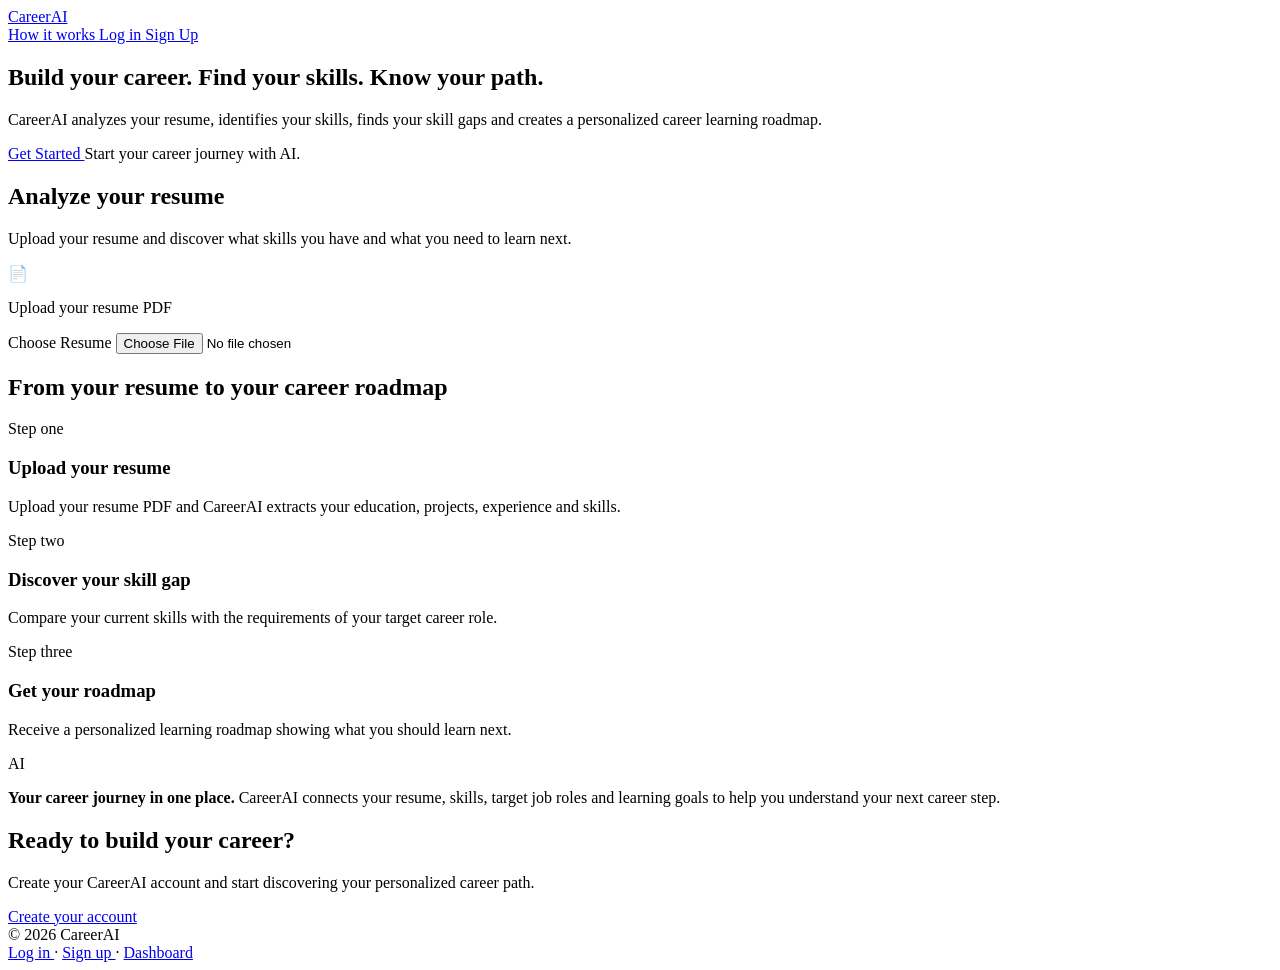
==== frontend/index.html @ 7becb8ec "Create index.html Create CareerAI landing page" ====
<!DOCTYPE html>
<html lang="en">

<head>

    <meta charset="UTF-8">

    <meta name="viewport" content="width=device-width, initial-scale=1.0">

    <title>CareerAI — Build Your Career with AI</title>

    <link rel="stylesheet" href="css/style.css">

</head>


<body>


    <!-- =========================
         HEADER / NAVBAR
    ========================== -->

    <header>

        <div class="wrap bar">

            <a class="logo" href="index.html">

                <span class="logo-mark"></span>

                CareerAI

            </a>


            <nav>

                <a class="hide-sm" href="#how">
                    How it works
                </a>

                <a href="login.html">
                    Log in
                </a>

                <a class="btn btn-amber" href="signup.html">
                    Sign Up
                </a>

            </nav>

        </div>

    </header>



    <main>


        <!-- =========================
             HERO SECTION
        ========================== -->

        <section class="wrap hero">

            <div class="hero-grid">


                <!-- LEFT SIDE -->

                <div>

                    <h1 class="stair">

                        <span class="animate">
                            Build your career.
                        </span>

                        <span class="animate delay-1">
                            Find your skills.
                        </span>

                        <span class="animate delay-2">
                            Know your path.
                        </span>

                    </h1>


                    <p class="lede animate delay-3">

                        CareerAI analyzes your resume,
                        identifies your skills, finds your
                        skill gaps and creates a personalized
                        career learning roadmap.

                    </p>


                    <div class="hero-cta">

                        <a class="btn" href="signup.html">
                            Get Started
                        </a>

                        <span class="note">
                            Start your career journey with AI.
                        </span>

                    </div>

                </div>



                <!-- RIGHT SIDE -->

                <aside class="demo">

                    <h2>
                        Analyze your resume
                    </h2>

                    <p>
                        Upload your resume and discover
                        what skills you have and what
                        you need to learn next.
                    </p>


                    <div class="upload-box">

                        <div class="upload-icon">
                            📄
                        </div>

                        <p>
                            Upload your resume PDF
                        </p>


                        <label
                            for="resume-file"
                            class="upload-label">

                            Choose Resume

                        </label>


                        <input
                            type="file"
                            id="resume-file"
                            class="file-input"
                            accept=".pdf">


                    </div>

                </aside>


            </div>

        </section>



        <!-- =========================
             HOW IT WORKS
        ========================== -->

        <section
            class="wrap band"
            id="how">

            <h2>
                From your resume to your career roadmap
            </h2>


            <div class="steps">


                <!-- STEP 1 -->

                <div class="step">

                    <div class="number">
                        Step one
                    </div>

                    <h3>
                        Upload your resume
                    </h3>

                    <p>

                        Upload your resume PDF
                        and CareerAI extracts your
                        education, projects,
                        experience and skills.

                    </p>

                </div>



                <!-- STEP 2 -->

                <div class="step">

                    <div class="number">
                        Step two
                    </div>

                    <h3>
                        Discover your skill gap
                    </h3>

                    <p>

                        Compare your current skills
                        with the requirements of
                        your target career role.

                    </p>

                </div>



                <!-- STEP 3 -->

                <div class="step">

                    <div class="number">
                        Step three
                    </div>

                    <h3>
                        Get your roadmap
                    </h3>

                    <p>

                        Receive a personalized
                        learning roadmap showing
                        what you should learn next.

                    </p>

                </div>


            </div>

        </section>



        <!-- =========================
             CAREERAI FLOW
        ========================== -->

        <section class="wrap band">

            <div class="proof">


                <div class="big">
                    AI
                </div>


                <p>

                    <b>
                        Your career journey in one place.
                    </b>

                    CareerAI connects your resume,
                    skills, target job roles and
                    learning goals to help you understand
                    your next career step.

                </p>


            </div>

        </section>



        <!-- =========================
             FINAL CTA
        ========================== -->

        <section class="wrap">

            <div class="end">

                <h2>
                    Ready to build your career?
                </h2>


                <p>

                    Create your CareerAI account
                    and start discovering your
                    personalized career path.

                </p>


                <a
                    class="btn btn-amber"
                    href="signup.html">

                    Create your account

                </a>

            </div>

        </section>


    </main>



    <!-- =========================
         FOOTER
    ========================== -->

    <footer class="wrap">

        <div>
            © 2026 CareerAI
        </div>


        <div>

            <a href="login.html">
                Log in
            </a>

            ·

            <a href="signup.html">
                Sign up
            </a>

            ·

            <a href="dashboard.html">
                Dashboard
            </a>

        </div>

    </footer>



    <script src="js/script.js"></script>

</body>

</html>
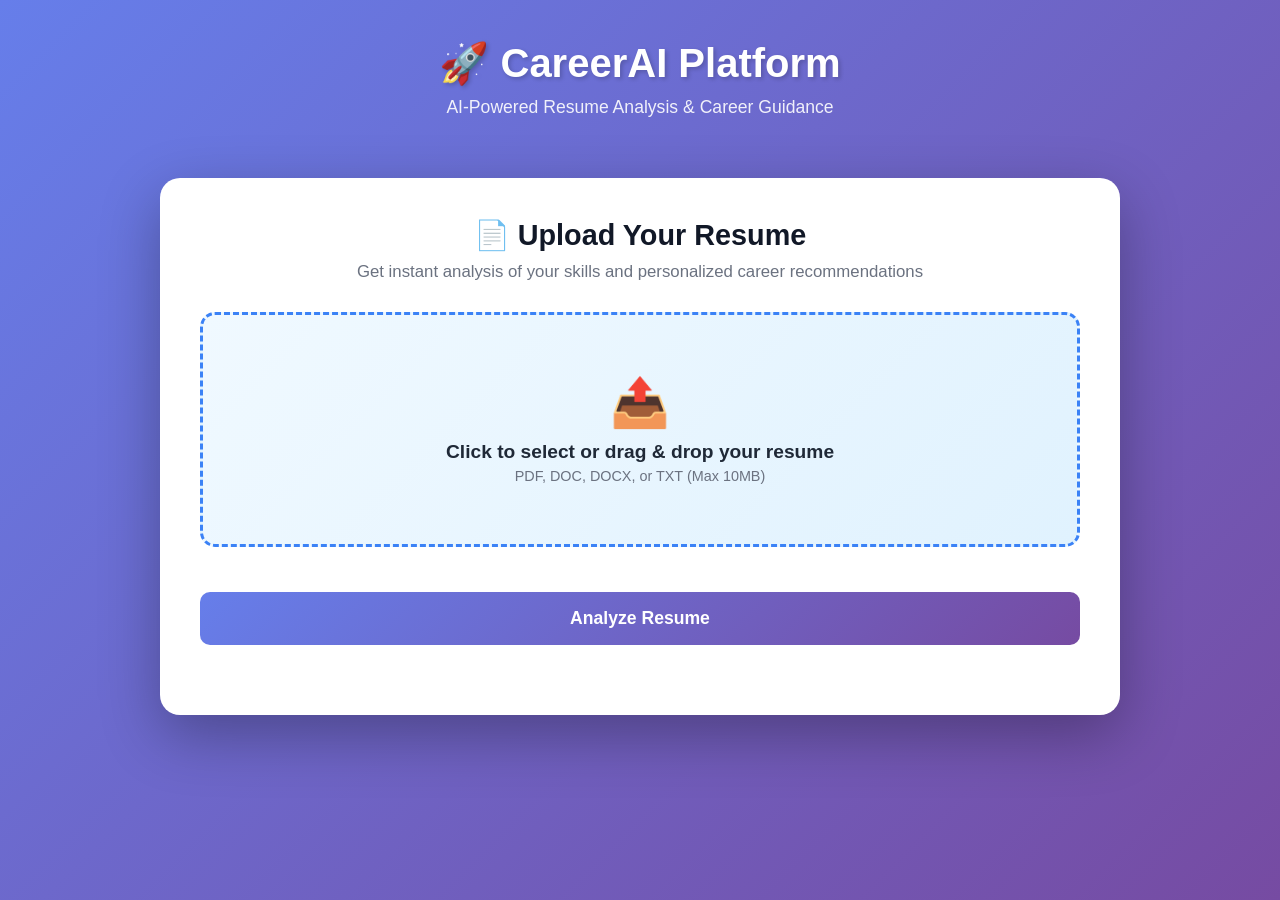
==== commit a14e82db: "Complete working CareerAI MVP with connected frontend and backend flow" ====
--- a/frontend/index.html
+++ b/frontend/index.html
@@ -1,377 +1,106 @@
 <!DOCTYPE html>
 <html lang="en">
-
 <head>
-
     <meta charset="UTF-8">
-
     <meta name="viewport" content="width=device-width, initial-scale=1.0">
-
-    <title>CareerAI — Build Your Career with AI</title>
-
+    <title>CareerAI Platform - Resume Analysis</title>
     <link rel="stylesheet" href="css/style.css">
-
 </head>
-
-
 <body>
-
-
-    <!-- =========================
-         HEADER / NAVBAR
-    ========================== -->
-
-    <header>
-
-        <div class="wrap bar">
-
-            <a class="logo" href="index.html">
-
-                <span class="logo-mark"></span>
-
-                CareerAI
-
-            </a>
-
-
-            <nav>
-
-                <a class="hide-sm" href="#how">
-                    How it works
-                </a>
-
-                <a href="login.html">
-                    Log in
-                </a>
-
-                <a class="btn btn-amber" href="signup.html">
-                    Sign Up
-                </a>
-
-            </nav>
-
+    <div class="container">
+        <!-- Header -->
+        <div class="header">
+            <h1>🚀 CareerAI Platform</h1>
+            <p>AI-Powered Resume Analysis & Career Guidance</p>
         </div>
 
-    </header>
+        <!-- Main Content -->
+        <div class="main-content">
+            <!-- Upload Section -->
+            <div class="upload-section">
+                <div class="upload-box">
+                    <h2>📄 Upload Your Resume</h2>
+                    <p>Get instant analysis of your skills and personalized career recommendations</p>
+                    
+                    <form id="resumeForm" class="form-group">
+                        <div class="file-input-wrapper">
+                            <input 
+                                type="file" 
+                                id="resumeFile" 
+                                accept=".pdf,.doc,.docx,.txt" 
+                                required
+                                class="file-input"
+                            >
+                            <label for="resumeFile" class="file-label">
+                                <span class="upload-icon">📤</span>
+                                <span class="upload-text">Click to select or drag & drop your resume</span>
+                                <span class="file-hint">PDF, DOC, DOCX, or TXT (Max 10MB)</span>
+                            </label>
+                        </div>
+                        
+                        <button type="submit" class="btn btn-primary" id="analyzeBtn">
+                            <span class="btn-text">Analyze Resume</span>
+                            <span class="btn-loader" style="display:none;">⏳ Processing...</span>
+                        </button>
+                    </form>
+                </div>
+            </div>
 
+            <!-- Loading State -->
+            <div id="loading" class="loading-state" style="display:none;">
+                <div class="spinner"></div>
+                <h3>🤖 AI is analyzing your resume...</h3>
+                <p>This usually takes 5-10 seconds</p>
+            </div>
 
-
-    <main>
-
-
-        <!-- =========================
-             HERO SECTION
-        ========================== -->
-
-        <section class="wrap hero">
-
-            <div class="hero-grid">
-
-
-                <!-- LEFT SIDE -->
-
-                <div>
-
-                    <h1 class="stair">
-
-                        <span class="animate">
-                            Build your career.
-                        </span>
-
-                        <span class="animate delay-1">
-                            Find your skills.
-                        </span>
-
-                        <span class="animate delay-2">
-                            Know your path.
-                        </span>
-
-                    </h1>
-
-
-                    <p class="lede animate delay-3">
-
-                        CareerAI analyzes your resume,
-                        identifies your skills, finds your
-                        skill gaps and creates a personalized
-                        career learning roadmap.
-
-                    </p>
-
-
-                    <div class="hero-cta">
-
-                        <a class="btn" href="signup.html">
-                            Get Started
-                        </a>
-
-                        <span class="note">
-                            Start your career journey with AI.
-                        </span>
-
+            <!-- Results Section -->
+            <div id="results" class="results-section" style="display:none;">
+                <!-- Skills Tab -->
+                <div class="tab-section">
+                    <div class="tab-buttons">
+                        <button class="tab-btn active" onclick="switchTab('skills')">🎯 Skills Detected</button>
+                        <button class="tab-btn" onclick="switchTab('jobs')">💼 Job Matches</button>
+                        <button class="tab-btn" onclick="switchTab('gaps')">📊 Skill Gaps</button>
+                        <button class="tab-btn" onclick="switchTab('roadmap')">🚀 Learning Roadmap</button>
                     </div>
-
                 </div>
 
+                <!-- Skills Tab Content -->
+                <div id="skills" class="tab-content active">
+                    <h3>Skills Detected from Your Resume</h3>
+                    <div id="skillsContainer" class="skills-container"></div>
+                </div>
 
+                <!-- Jobs Tab Content -->
+                <div id="jobs" class="tab-content" style="display:none;">
+                    <h3>Recommended Job Roles</h3>
+                    <div id="jobsContainer" class="jobs-container"></div>
+                </div>
 
-                <!-- RIGHT SIDE -->
+                <!-- Gaps Tab Content -->
+                <div id="gaps" class="tab-content" style="display:none;">
+                    <h3>Skill Gap Analysis</h3>
+                    <div id="gapsContainer" class="gaps-container"></div>
+                </div>
 
-                <aside class="demo">
+                <!-- Roadmap Tab Content -->
+                <div id="roadmap" class="tab-content" style="display:none;">
+                    <h3>Your Personalized Learning Roadmap</h3>
+                    <div id="roadmapContainer" class="roadmap-container"></div>
+                </div>
 
-                    <h2>
-                        Analyze your resume
-                    </h2>
-
-                    <p>
-                        Upload your resume and discover
-                        what skills you have and what
-                        you need to learn next.
-                    </p>
-
-
-                    <div class="upload-box">
-
-                        <div class="upload-icon">
-                            📄
-                        </div>
-
-                        <p>
-                            Upload your resume PDF
-                        </p>
-
-
-                        <label
-                            for="resume-file"
-                            class="upload-label">
-
-                            Choose Resume
-
-                        </label>
-
-
-                        <input
-                            type="file"
-                            id="resume-file"
-                            class="file-input"
-                            accept=".pdf">
-
-
-                    </div>
-
-                </aside>
-
-
+                <!-- Action Buttons -->
+                <div class="action-buttons">
+                    <button class="btn btn-secondary" onclick="location.reload()">📤 Upload Another Resume</button>
+                    <button class="btn btn-secondary" onclick="downloadReport()">💾 Download Report</button>
+                </div>
             </div>
 
-        </section>
+            <!-- Error Message -->
+            <div id="error" class="error-message" style="display:none;"></div>
+        </div>
+    </div>
 
-
-
-        <!-- =========================
-             HOW IT WORKS
-        ========================== -->
-
-        <section
-            class="wrap band"
-            id="how">
-
-            <h2>
-                From your resume to your career roadmap
-            </h2>
-
-
-            <div class="steps">
-
-
-                <!-- STEP 1 -->
-
-                <div class="step">
-
-                    <div class="number">
-                        Step one
-                    </div>
-
-                    <h3>
-                        Upload your resume
-                    </h3>
-
-                    <p>
-
-                        Upload your resume PDF
-                        and CareerAI extracts your
-                        education, projects,
-                        experience and skills.
-
-                    </p>
-
-                </div>
-
-
-
-                <!-- STEP 2 -->
-
-                <div class="step">
-
-                    <div class="number">
-                        Step two
-                    </div>
-
-                    <h3>
-                        Discover your skill gap
-                    </h3>
-
-                    <p>
-
-                        Compare your current skills
-                        with the requirements of
-                        your target career role.
-
-                    </p>
-
-                </div>
-
-
-
-                <!-- STEP 3 -->
-
-                <div class="step">
-
-                    <div class="number">
-                        Step three
-                    </div>
-
-                    <h3>
-                        Get your roadmap
-                    </h3>
-
-                    <p>
-
-                        Receive a personalized
-                        learning roadmap showing
-                        what you should learn next.
-
-                    </p>
-
-                </div>
-
-
-            </div>
-
-        </section>
-
-
-
-        <!-- =========================
-             CAREERAI FLOW
-        ========================== -->
-
-        <section class="wrap band">
-
-            <div class="proof">
-
-
-                <div class="big">
-                    AI
-                </div>
-
-
-                <p>
-
-                    <b>
-                        Your career journey in one place.
-                    </b>
-
-                    CareerAI connects your resume,
-                    skills, target job roles and
-                    learning goals to help you understand
-                    your next career step.
-
-                </p>
-
-
-            </div>
-
-        </section>
-
-
-
-        <!-- =========================
-             FINAL CTA
-        ========================== -->
-
-        <section class="wrap">
-
-            <div class="end">
-
-                <h2>
-                    Ready to build your career?
-                </h2>
-
-
-                <p>
-
-                    Create your CareerAI account
-                    and start discovering your
-                    personalized career path.
-
-                </p>
-
-
-                <a
-                    class="btn btn-amber"
-                    href="signup.html">
-
-                    Create your account
-
-                </a>
-
-            </div>
-
-        </section>
-
-
-    </main>
-
-
-
-    <!-- =========================
-         FOOTER
-    ========================== -->
-
-    <footer class="wrap">
-
-        <div>
-            © 2026 CareerAI
-        </div>
-
-
-        <div>
-
-            <a href="login.html">
-                Log in
-            </a>
-
-            ·
-
-            <a href="signup.html">
-                Sign up
-            </a>
-
-            ·
-
-            <a href="dashboard.html">
-                Dashboard
-            </a>
-
-        </div>
-
-    </footer>
-
-
-
-    <script src="js/script.js"></script>
-
+    <script src="js/app.js"></script>
 </body>
-
-</html>+</html>
--- a/frontend/css/style.css
+++ b/frontend/css/style.css
@@ -0,0 +1,609 @@
+* {
+    margin: 0;
+    padding: 0;
+    box-sizing: border-box;
+}
+
+body {
+    font-family: 'Segoe UI', Tahoma, Geneva, Verdana, sans-serif;
+    background: linear-gradient(135deg, #667eea 0%, #764ba2 100%);
+    min-height: 100vh;
+    color: #1f2937;
+}
+
+.container {
+    max-width: 1000px;
+    margin: 0 auto;
+    padding: 20px;
+}
+
+/* Header */
+.header {
+    text-align: center;
+    color: white;
+    margin-bottom: 40px;
+    padding: 20px 0;
+}
+
+.header h1 {
+    font-size: 2.5em;
+    margin-bottom: 10px;
+    text-shadow: 2px 2px 4px rgba(0, 0, 0, 0.2);
+}
+
+.header p {
+    font-size: 1.1em;
+    opacity: 0.9;
+}
+
+/* Main Content */
+.main-content {
+    background: white;
+    border-radius: 20px;
+    padding: 40px;
+    box-shadow: 0 20px 60px rgba(0, 0, 0, 0.3);
+}
+
+/* Upload Section */
+.upload-section {
+    margin-bottom: 30px;
+}
+
+.upload-box {
+    text-align: center;
+}
+
+.upload-box h2 {
+    color: #111827;
+    margin-bottom: 10px;
+    font-size: 1.8em;
+}
+
+.upload-box > p {
+    color: #6b7280;
+    margin-bottom: 30px;
+    font-size: 1.05em;
+}
+
+/* File Input */
+.file-input-wrapper {
+    margin-bottom: 25px;
+    position: relative;
+}
+
+.file-input {
+    display: none;
+}
+
+.file-label {
+    display: flex;
+    flex-direction: column;
+    align-items: center;
+    justify-content: center;
+    padding: 60px 40px;
+    border: 3px dashed #3b82f6;
+    border-radius: 15px;
+    background: linear-gradient(135deg, #f0f9ff 0%, #e0f2fe 100%);
+    cursor: pointer;
+    transition: all 0.3s ease;
+}
+
+.file-label:hover {
+    border-color: #2563eb;
+    background: linear-gradient(135deg, #e0f2fe 0%, #cffafe 100%);
+    transform: translateY(-2px);
+}
+
+.upload-icon {
+    font-size: 3em;
+    margin-bottom: 10px;
+}
+
+.upload-text {
+    font-size: 1.2em;
+    color: #1f2937;
+    font-weight: 600;
+    margin-bottom: 5px;
+}
+
+.file-hint {
+    font-size: 0.9em;
+    color: #6b7280;
+}
+
+/* Form Group */
+.form-group {
+    width: 100%;
+}
+
+/* Buttons */
+.btn {
+    padding: 14px 32px;
+    border: none;
+    border-radius: 10px;
+    font-size: 1.05em;
+    font-weight: 600;
+    cursor: pointer;
+    transition: all 0.3s ease;
+    display: inline-flex;
+    align-items: center;
+    gap: 8px;
+    margin-top: 20px;
+}
+
+.btn-primary {
+    background: linear-gradient(135deg, #667eea 0%, #764ba2 100%);
+    color: white;
+    width: 100%;
+    justify-content: center;
+    font-size: 1.1em;
+    padding: 16px 32px;
+}
+
+.btn-primary:hover {
+    transform: translateY(-2px);
+    box-shadow: 0 10px 25px rgba(102, 126, 234, 0.4);
+}
+
+.btn-primary:active {
+    transform: translateY(0);
+}
+
+.btn-secondary {
+    background: #e5e7eb;
+    color: #111827;
+    margin-right: 10px;
+    margin-bottom: 10px;
+}
+
+.btn-secondary:hover {
+    background: #d1d5db;
+}
+
+.btn-loader {
+    display: none;
+}
+
+/* Loading State */
+.loading-state {
+    text-align: center;
+    padding: 60px 20px;
+}
+
+.spinner {
+    border: 4px solid #f3f4f6;
+    border-top: 4px solid #667eea;
+    border-radius: 50%;
+    width: 50px;
+    height: 50px;
+    animation: spin 1s linear infinite;
+    margin: 0 auto 20px;
+}
+
+@keyframes spin {
+    0% { transform: rotate(0deg); }
+    100% { transform: rotate(360deg); }
+}
+
+.loading-state h3 {
+    color: #111827;
+    margin-bottom: 10px;
+}
+
+.loading-state p {
+    color: #6b7280;
+}
+
+/* Results Section */
+.results-section {
+    animation: slideIn 0.5s ease;
+}
+
+@keyframes slideIn {
+    from {
+        opacity: 0;
+        transform: translateY(20px);
+    }
+    to {
+        opacity: 1;
+        transform: translateY(0);
+    }
+}
+
+/* Tabs */
+.tab-buttons {
+    display: flex;
+    gap: 10px;
+    margin-bottom: 30px;
+    flex-wrap: wrap;
+    border-bottom: 2px solid #e5e7eb;
+}
+
+.tab-btn {
+    padding: 12px 24px;
+    border: none;
+    background: transparent;
+    color: #6b7280;
+    cursor: pointer;
+    font-size: 1em;
+    font-weight: 600;
+    border-bottom: 3px solid transparent;
+    transition: all 0.3s ease;
+}
+
+.tab-btn.active {
+    color: #667eea;
+    border-bottom-color: #667eea;
+}
+
+.tab-btn:hover {
+    color: #111827;
+}
+
+.tab-content {
+    display: none;
+    animation: fadeIn 0.3s ease;
+}
+
+.tab-content.active {
+    display: block;
+}
+
+@keyframes fadeIn {
+    from { opacity: 0; }
+    to { opacity: 1; }
+}
+
+.tab-content h3 {
+    color: #111827;
+    margin-bottom: 20px;
+    font-size: 1.5em;
+}
+
+/* Skills Container */
+.skills-container {
+    display: grid;
+    grid-template-columns: repeat(auto-fill, minmax(150px, 1fr));
+    gap: 12px;
+    margin-bottom: 20px;
+}
+
+.skill-badge {
+    background: linear-gradient(135deg, #667eea 0%, #764ba2 100%);
+    color: white;
+    padding: 10px 16px;
+    border-radius: 25px;
+    text-align: center;
+    font-weight: 600;
+    box-shadow: 0 4px 12px rgba(102, 126, 234, 0.3);
+    animation: popIn 0.3s ease;
+}
+
+@keyframes popIn {
+    0% {
+        transform: scale(0.8);
+        opacity: 0;
+    }
+    100% {
+        transform: scale(1);
+        opacity: 1;
+    }
+}
+
+.skill-category {
+    margin-bottom: 25px;
+}
+
+.skill-category h4 {
+    color: #667eea;
+    margin-bottom: 12px;
+    font-size: 1.1em;
+    border-left: 3px solid #667eea;
+    padding-left: 10px;
+}
+
+/* Jobs Container */
+.jobs-container {
+    display: grid;
+    gap: 16px;
+}
+
+.job-card {
+    border: 2px solid #e5e7eb;
+    border-radius: 12px;
+    padding: 20px;
+    transition: all 0.3s ease;
+    cursor: pointer;
+}
+
+.job-card:hover {
+    border-color: #667eea;
+    box-shadow: 0 8px 20px rgba(102, 126, 234, 0.15);
+    transform: translateY(-4px);
+}
+
+.job-title {
+    font-size: 1.3em;
+    font-weight: 700;
+    color: #111827;
+    margin-bottom: 8px;
+}
+
+.job-level {
+    display: inline-block;
+    background: #f3f4f6;
+    color: #6b7280;
+    padding: 4px 12px;
+    border-radius: 20px;
+    font-size: 0.9em;
+    margin-bottom: 12px;
+}
+
+.job-score {
+    font-size: 1.1em;
+    font-weight: 700;
+    color: #10b981;
+    margin-bottom: 12px;
+}
+
+.job-description {
+    color: #6b7280;
+    margin-bottom: 12px;
+    line-height: 1.5;
+}
+
+.job-skills {
+    display: flex;
+    flex-wrap: wrap;
+    gap: 8px;
+}
+
+.skill-tag {
+    background: #ede9fe;
+    color: #667eea;
+    padding: 6px 12px;
+    border-radius: 15px;
+    font-size: 0.9em;
+    font-weight: 600;
+}
+
+/* Gaps Container */
+.gaps-container {
+    display: grid;
+    gap: 20px;
+}
+
+.gap-stat {
+    background: linear-gradient(135deg, #f0f9ff 0%, #e0f2fe 100%);
+    padding: 20px;
+    border-radius: 12px;
+    border-left: 4px solid #667eea;
+}
+
+.gap-stat-label {
+    color: #6b7280;
+    font-size: 0.95em;
+    margin-bottom: 8px;
+}
+
+.gap-stat-value {
+    font-size: 2em;
+    font-weight: 700;
+    color: #667eea;
+}
+
+.score-bar {
+    width: 100%;
+    height: 10px;
+    background: #e5e7eb;
+    border-radius: 5px;
+    overflow: hidden;
+    margin-top: 10px;
+}
+
+.score-fill {
+    height: 100%;
+    background: linear-gradient(90deg, #667eea 0%, #764ba2 100%);
+    transition: width 0.5s ease;
+}
+
+.gap-skills-group {
+    background: white;
+    padding: 16px;
+    border-radius: 10px;
+    margin-top: 16px;
+}
+
+.gap-skills-title {
+    font-weight: 700;
+    color: #111827;
+    margin-bottom: 10px;
+    font-size: 1.05em;
+}
+
+.gap-skills-list {
+    display: flex;
+    flex-wrap: wrap;
+    gap: 8px;
+}
+
+.gap-skill {
+    background: #fecaca;
+    color: #991b1b;
+    padding: 6px 12px;
+    border-radius: 15px;
+    font-size: 0.9em;
+    font-weight: 600;
+}
+
+.gap-skill.matched {
+    background: #bbf7d0;
+    color: #065f46;
+}
+
+/* Roadmap Container */
+.roadmap-container {
+    display: grid;
+    gap: 16px;
+}
+
+.roadmap-week {
+    border-left: 4px solid #667eea;
+    padding-left: 20px;
+    padding-top: 15px;
+    padding-bottom: 15px;
+    border-radius: 4px;
+    background: #f9fafb;
+    transition: all 0.3s ease;
+}
+
+.roadmap-week:hover {
+    background: #f3f4f6;
+    transform: translateX(4px);
+}
+
+.roadmap-week-header {
+    display: flex;
+    align-items: center;
+    gap: 12px;
+    margin-bottom: 12px;
+}
+
+.roadmap-week-number {
+    background: linear-gradient(135deg, #667eea 0%, #764ba2 100%);
+    color: white;
+    width: 40px;
+    height: 40px;
+    border-radius: 50%;
+    display: flex;
+    align-items: center;
+    justify-content: center;
+    font-weight: 700;
+    flex-shrink: 0;
+}
+
+.roadmap-skill-name {
+    font-size: 1.2em;
+    font-weight: 700;
+    color: #111827;
+}
+
+.roadmap-course {
+    background: linear-gradient(135deg, #ede9fe 0%, #ddd6fe 100%);
+    color: #6d28d9;
+    padding: 8px 12px;
+    border-radius: 6px;
+    font-size: 0.95em;
+    font-weight: 600;
+    display: inline-block;
+    margin-bottom: 8px;
+}
+
+.roadmap-meta {
+    display: flex;
+    gap: 12px;
+    margin-bottom: 12px;
+    font-size: 0.95em;
+    color: #6b7280;
+}
+
+.roadmap-difficulty {
+    background: #fef3c7;
+    color: #92400e;
+    padding: 4px 8px;
+    border-radius: 4px;
+    font-weight: 600;
+}
+
+.roadmap-tasks {
+    background: white;
+    padding: 12px;
+    border-radius: 8px;
+    margin-top: 12px;
+}
+
+.roadmap-tasks-title {
+    color: #111827;
+    font-weight: 600;
+    margin-bottom: 8px;
+    font-size: 0.95em;
+}
+
+.roadmap-tasks ul {
+    list-style: none;
+    padding-left: 0;
+}
+
+.roadmap-tasks li {
+    padding: 6px 0;
+    color: #6b7280;
+    padding-left: 20px;
+    position: relative;
+}
+
+.roadmap-tasks li:before {
+    content: "✓";
+    position: absolute;
+    left: 0;
+    color: #10b981;
+    font-weight: 700;
+}
+
+/* Action Buttons */
+.action-buttons {
+    display: flex;
+    gap: 10px;
+    margin-top: 30px;
+    justify-content: center;
+    flex-wrap: wrap;
+}
+
+/* Error Message */
+.error-message {
+    background: #fee2e2;
+    border-left: 4px solid #dc2626;
+    color: #991b1b;
+    padding: 16px;
+    border-radius: 8px;
+    margin-top: 20px;
+}
+
+/* Responsive */
+@media (max-width: 768px) {
+    .container {
+        padding: 10px;
+    }
+
+    .main-content {
+        padding: 20px;
+    }
+
+    .header h1 {
+        font-size: 2em;
+    }
+
+    .upload-box h2 {
+        font-size: 1.4em;
+    }
+
+    .skills-container {
+        grid-template-columns: repeat(auto-fill, minmax(120px, 1fr));
+    }
+
+    .tab-buttons {
+        gap: 5px;
+    }
+
+    .tab-btn {
+        padding: 10px 16px;
+        font-size: 0.9em;
+    }
+
+    .action-buttons {
+        flex-direction: column;
+    }
+
+    .btn {
+        width: 100%;
+    }
+}
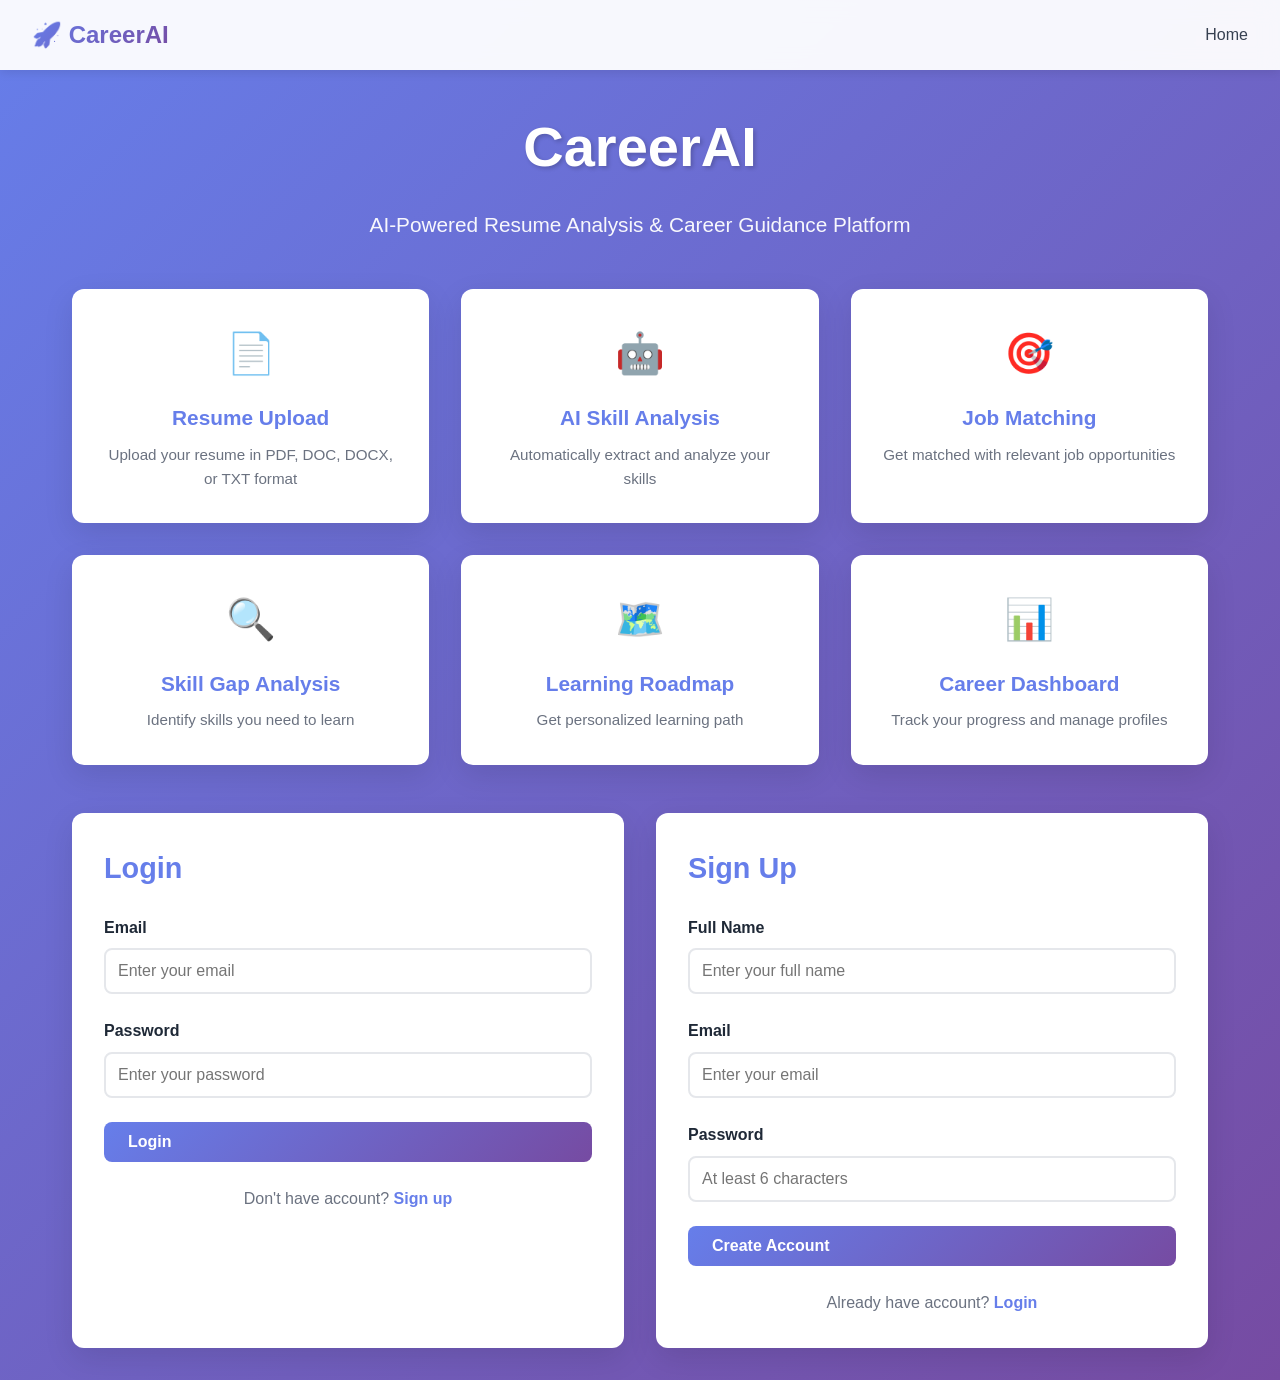
==== commit 7ffaae04: "Create: Professional single-page application with complete functionality integrated into index.html" ====
--- a/frontend/index.html
+++ b/frontend/index.html
@@ -3,104 +3,1394 @@
 <head>
     <meta charset="UTF-8">
     <meta name="viewport" content="width=device-width, initial-scale=1.0">
-    <title>CareerAI Platform - Resume Analysis</title>
-    <link rel="stylesheet" href="css/style.css">
+    <title>CareerAI - AI-Powered Resume Analysis & Career Guidance</title>
+    <style>
+        * {
+            margin: 0;
+            padding: 0;
+            box-sizing: border-box;
+        }
+
+        :root {
+            --primary: #667eea;
+            --primary-dark: #764ba2;
+            --success: #10b981;
+            --warning: #f59e0b;
+            --danger: #ef4444;
+            --dark: #1f2937;
+            --light: #f9fafb;
+            --border: #e5e7eb;
+            --text: #374151;
+        }
+
+        body {
+            font-family: 'Segoe UI', Tahoma, Geneva, Verdana, sans-serif;
+            background: linear-gradient(135deg, #667eea 0%, #764ba2 100%);
+            min-height: 100vh;
+            color: var(--text);
+            line-height: 1.6;
+        }
+
+        /* ============= NAVIGATION ============= */
+        .navbar {
+            background: rgba(255, 255, 255, 0.95);
+            backdrop-filter: blur(10px);
+            padding: 1rem 2rem;
+            box-shadow: 0 2px 10px rgba(0, 0, 0, 0.1);
+            display: flex;
+            justify-content: space-between;
+            align-items: center;
+            position: sticky;
+            top: 0;
+            z-index: 100;
+        }
+
+        .navbar-brand {
+            font-size: 1.5rem;
+            font-weight: 700;
+            background: linear-gradient(135deg, var(--primary) 0%, var(--primary-dark) 100%);
+            -webkit-background-clip: text;
+            -webkit-text-fill-color: transparent;
+            display: flex;
+            align-items: center;
+            gap: 0.5rem;
+        }
+
+        .navbar-menu {
+            display: flex;
+            gap: 2rem;
+            align-items: center;
+        }
+
+        .navbar-menu a {
+            color: var(--text);
+            text-decoration: none;
+            font-weight: 500;
+            cursor: pointer;
+            transition: color 0.3s ease;
+        }
+
+        .navbar-menu a:hover {
+            color: var(--primary);
+        }
+
+        .btn {
+            padding: 0.7rem 1.5rem;
+            border: none;
+            border-radius: 8px;
+            font-weight: 600;
+            cursor: pointer;
+            transition: all 0.3s ease;
+            font-size: 1rem;
+            display: inline-flex;
+            align-items: center;
+            gap: 0.5rem;
+        }
+
+        .btn-primary {
+            background: linear-gradient(135deg, var(--primary) 0%, var(--primary-dark) 100%);
+            color: white;
+        }
+
+        .btn-primary:hover {
+            transform: translateY(-2px);
+            box-shadow: 0 10px 20px rgba(102, 126, 234, 0.3);
+        }
+
+        .btn-secondary {
+            background: var(--light);
+            color: var(--primary);
+            border: 2px solid var(--primary);
+        }
+
+        .btn-secondary:hover {
+            background: var(--primary);
+            color: white;
+        }
+
+        .btn-success {
+            background: var(--success);
+            color: white;
+        }
+
+        .btn-success:hover {
+            opacity: 0.9;
+        }
+
+        .btn-danger {
+            background: var(--danger);
+            color: white;
+        }
+
+        .btn-danger:hover {
+            opacity: 0.9;
+        }
+
+        /* ============= MAIN CONTAINER ============= */
+        .container {
+            max-width: 1200px;
+            margin: 0 auto;
+            padding: 2rem;
+        }
+
+        /* ============= PAGES ============= */
+        .page {
+            display: none;
+            animation: fadeIn 0.3s ease;
+        }
+
+        .page.active {
+            display: block;
+        }
+
+        @keyframes fadeIn {
+            from {
+                opacity: 0;
+                transform: translateY(10px);
+            }
+            to {
+                opacity: 1;
+                transform: translateY(0);
+            }
+        }
+
+        /* ============= HOME PAGE ============= */
+        .home-header {
+            text-align: center;
+            color: white;
+            margin-bottom: 3rem;
+        }
+
+        .home-header h1 {
+            font-size: 3.5rem;
+            margin-bottom: 1rem;
+            text-shadow: 2px 2px 4px rgba(0, 0, 0, 0.2);
+        }
+
+        .home-header p {
+            font-size: 1.3rem;
+            opacity: 0.95;
+            max-width: 600px;
+            margin: 0 auto;
+        }
+
+        .features-grid {
+            display: grid;
+            grid-template-columns: repeat(auto-fit, minmax(280px, 1fr));
+            gap: 2rem;
+            margin-bottom: 3rem;
+        }
+
+        .feature-card {
+            background: white;
+            padding: 2rem;
+            border-radius: 12px;
+            box-shadow: 0 10px 30px rgba(0, 0, 0, 0.1);
+            transition: transform 0.3s ease, box-shadow 0.3s ease;
+            text-align: center;
+        }
+
+        .feature-card:hover {
+            transform: translateY(-5px);
+            box-shadow: 0 15px 40px rgba(0, 0, 0, 0.15);
+        }
+
+        .feature-icon {
+            font-size: 2.5rem;
+            margin-bottom: 1rem;
+        }
+
+        .feature-card h3 {
+            color: var(--primary);
+            margin-bottom: 0.5rem;
+            font-size: 1.3rem;
+        }
+
+        .feature-card p {
+            color: #6b7280;
+            font-size: 0.95rem;
+        }
+
+        .cta-section {
+            text-align: center;
+            background: white;
+            padding: 3rem;
+            border-radius: 12px;
+            box-shadow: 0 10px 30px rgba(0, 0, 0, 0.1);
+        }
+
+        .cta-section h2 {
+            color: var(--dark);
+            margin-bottom: 1rem;
+            font-size: 2rem;
+        }
+
+        .cta-section p {
+            color: #6b7280;
+            margin-bottom: 2rem;
+            font-size: 1.1rem;
+        }
+
+        /* ============= LOGIN/SIGNUP SECTION ============= */
+        .auth-section {
+            display: grid;
+            grid-template-columns: 1fr 1fr;
+            gap: 2rem;
+            margin-top: 2rem;
+        }
+
+        .auth-card {
+            background: white;
+            padding: 2rem;
+            border-radius: 12px;
+            box-shadow: 0 10px 30px rgba(0, 0, 0, 0.1);
+        }
+
+        .auth-card h2 {
+            color: var(--primary);
+            margin-bottom: 1.5rem;
+            font-size: 1.8rem;
+        }
+
+        .form-group {
+            margin-bottom: 1.5rem;
+        }
+
+        .form-group label {
+            display: block;
+            margin-bottom: 0.5rem;
+            color: var(--dark);
+            font-weight: 600;
+        }
+
+        .form-group input {
+            width: 100%;
+            padding: 0.75rem;
+            border: 2px solid var(--border);
+            border-radius: 8px;
+            font-size: 1rem;
+            transition: border-color 0.3s ease;
+        }
+
+        .form-group input:focus {
+            outline: none;
+            border-color: var(--primary);
+        }
+
+        .form-message {
+            padding: 0.75rem;
+            border-radius: 8px;
+            margin-bottom: 1rem;
+            font-size: 0.9rem;
+            display: none;
+        }
+
+        .form-message.show {
+            display: block;
+        }
+
+        .form-message.success {
+            background: #d1fae5;
+            color: #065f46;
+            border: 1px solid #6ee7b7;
+        }
+
+        .form-message.error {
+            background: #fee2e2;
+            color: #991b1b;
+            border: 1px solid #fca5a5;
+        }
+
+        .form-message.info {
+            background: #dbeafe;
+            color: #0c4a6e;
+            border: 1px solid #7dd3fc;
+        }
+
+        .toggle-auth {
+            text-align: center;
+            margin-top: 1.5rem;
+            color: #6b7280;
+        }
+
+        .toggle-auth a {
+            color: var(--primary);
+            font-weight: 600;
+            cursor: pointer;
+            text-decoration: none;
+        }
+
+        /* ============= DASHBOARD ============= */
+        .dashboard {
+            background: white;
+            border-radius: 12px;
+            padding: 2rem;
+            box-shadow: 0 10px 30px rgba(0, 0, 0, 0.1);
+        }
+
+        .dashboard-header {
+            display: flex;
+            justify-content: space-between;
+            align-items: center;
+            margin-bottom: 2rem;
+            padding-bottom: 2rem;
+            border-bottom: 2px solid var(--border);
+        }
+
+        .dashboard-header h2 {
+            color: var(--dark);
+            font-size: 1.8rem;
+        }
+
+        .user-info {
+            display: flex;
+            align-items: center;
+            gap: 1rem;
+        }
+
+        .user-avatar {
+            width: 50px;
+            height: 50px;
+            border-radius: 50%;
+            background: linear-gradient(135deg, var(--primary) 0%, var(--primary-dark) 100%);
+            display: flex;
+            align-items: center;
+            justify-content: center;
+            color: white;
+            font-weight: 700;
+            font-size: 1.3rem;
+        }
+
+        .user-details h3 {
+            color: var(--dark);
+            margin: 0;
+            font-size: 1rem;
+        }
+
+        .user-details p {
+            color: #6b7280;
+            margin: 0;
+            font-size: 0.85rem;
+        }
+
+        .tabs {
+            display: flex;
+            gap: 1rem;
+            margin-bottom: 2rem;
+            border-bottom: 2px solid var(--border);
+        }
+
+        .tab-btn {
+            padding: 1rem 1.5rem;
+            background: none;
+            border: none;
+            font-size: 1rem;
+            font-weight: 600;
+            color: #6b7280;
+            cursor: pointer;
+            transition: all 0.3s ease;
+            border-bottom: 3px solid transparent;
+            margin-bottom: -2px;
+        }
+
+        .tab-btn.active {
+            color: var(--primary);
+            border-bottom-color: var(--primary);
+        }
+
+        .tab-content {
+            display: none;
+        }
+
+        .tab-content.active {
+            display: block;
+        }
+
+        /* ============= UPLOAD SECTION ============= */
+        .upload-box {
+            border: 2px dashed var(--primary);
+            border-radius: 12px;
+            padding: 2rem;
+            text-align: center;
+            background: linear-gradient(135deg, rgba(102, 126, 234, 0.05) 0%, rgba(118, 75, 162, 0.05) 100%);
+            transition: all 0.3s ease;
+            cursor: pointer;
+        }
+
+        .upload-box:hover {
+            border-color: var(--primary-dark);
+            background: linear-gradient(135deg, rgba(102, 126, 234, 0.1) 0%, rgba(118, 75, 162, 0.1) 100%);
+        }
+
+        .upload-icon {
+            font-size: 3rem;
+            margin-bottom: 1rem;
+        }
+
+        .upload-box h3 {
+            color: var(--dark);
+            margin-bottom: 0.5rem;
+        }
+
+        .upload-box p {
+            color: #6b7280;
+            margin-bottom: 1rem;
+        }
+
+        #resumeFile {
+            display: none;
+        }
+
+        .upload-btn {
+            background: linear-gradient(135deg, var(--primary) 0%, var(--primary-dark) 100%);
+            color: white;
+            padding: 0.75rem 1.5rem;
+            border: none;
+            border-radius: 8px;
+            cursor: pointer;
+            font-weight: 600;
+            transition: all 0.3s ease;
+        }
+
+        .upload-btn:hover {
+            transform: translateY(-2px);
+        }
+
+        .role-selector {
+            margin-top: 1.5rem;
+            padding: 1.5rem;
+            background: var(--light);
+            border-radius: 8px;
+        }
+
+        .role-selector label {
+            display: block;
+            margin-bottom: 0.5rem;
+            font-weight: 600;
+            color: var(--dark);
+        }
+
+        .role-selector select {
+            width: 100%;
+            padding: 0.75rem;
+            border: 2px solid var(--border);
+            border-radius: 8px;
+            font-size: 1rem;
+            cursor: pointer;
+        }
+
+        .role-selector select:focus {
+            outline: none;
+            border-color: var(--primary);
+        }
+
+        /* ============= RESULTS SECTION ============= */
+        .results-grid {
+            display: grid;
+            grid-template-columns: repeat(auto-fit, minmax(300px, 1fr));
+            gap: 2rem;
+            margin-top: 2rem;
+        }
+
+        .result-card {
+            background: var(--light);
+            padding: 1.5rem;
+            border-radius: 12px;
+            border-left: 4px solid var(--primary);
+        }
+
+        .result-card h3 {
+            color: var(--dark);
+            margin-bottom: 1rem;
+            font-size: 1.2rem;
+        }
+
+        .skill-badges {
+            display: flex;
+            flex-wrap: wrap;
+            gap: 0.5rem;
+            margin-top: 1rem;
+        }
+
+        .skill-badge {
+            background: linear-gradient(135deg, var(--primary) 0%, var(--primary-dark) 100%);
+            color: white;
+            padding: 0.5rem 1rem;
+            border-radius: 20px;
+            font-size: 0.85rem;
+            font-weight: 600;
+        }
+
+        .job-card {
+            background: white;
+            border: 2px solid var(--border);
+            padding: 1.5rem;
+            border-radius: 12px;
+            margin-bottom: 1rem;
+            transition: all 0.3s ease;
+        }
+
+        .job-card:hover {
+            border-color: var(--primary);
+            box-shadow: 0 5px 15px rgba(102, 126, 234, 0.2);
+        }
+
+        .job-header {
+            display: flex;
+            justify-content: space-between;
+            align-items: center;
+            margin-bottom: 0.75rem;
+        }
+
+        .job-title {
+            font-size: 1.2rem;
+            font-weight: 600;
+            color: var(--dark);
+        }
+
+        .match-score {
+            background: linear-gradient(135deg, var(--success) 0%, #059669 100%);
+            color: white;
+            padding: 0.5rem 1rem;
+            border-radius: 20px;
+            font-weight: 600;
+            font-size: 0.9rem;
+        }
+
+        .job-level {
+            display: inline-block;
+            background: var(--primary);
+            color: white;
+            padding: 0.35rem 0.75rem;
+            border-radius: 6px;
+            font-size: 0.8rem;
+            font-weight: 600;
+            margin-bottom: 0.75rem;
+        }
+
+        .job-description {
+            color: #6b7280;
+            margin-bottom: 1rem;
+            font-size: 0.95rem;
+        }
+
+        /* ============= ROADMAP ============= */
+        .roadmap-timeline {
+            position: relative;
+            padding: 2rem 0;
+        }
+
+        .roadmap-item {
+            padding: 1.5rem;
+            margin-bottom: 1.5rem;
+            background: var(--light);
+            border-left: 4px solid var(--primary);
+            border-radius: 8px;
+            position: relative;
+        }
+
+        .roadmap-item::before {
+            content: '';
+            position: absolute;
+            left: -16px;
+            top: 1.5rem;
+            width: 28px;
+            height: 28px;
+            background: linear-gradient(135deg, var(--primary) 0%, var(--primary-dark) 100%);
+            border: 4px solid white;
+            border-radius: 50%;
+            box-shadow: 0 2px 10px rgba(102, 126, 234, 0.3);
+        }
+
+        .roadmap-item h4 {
+            color: var(--dark);
+            margin: 0 0 0.5rem;
+            font-size: 1.1rem;
+        }
+
+        .roadmap-item p {
+            color: #6b7280;
+            margin: 0.5rem 0;
+            font-size: 0.95rem;
+        }
+
+        .roadmap-meta {
+            display: flex;
+            gap: 1rem;
+            margin-top: 1rem;
+            font-size: 0.85rem;
+            color: #6b7280;
+        }
+
+        .meta-badge {
+            background: white;
+            padding: 0.35rem 0.75rem;
+            border-radius: 6px;
+            border: 1px solid var(--border);
+        }
+
+        /* ============= LOADING ============= */
+        .loading {
+            display: none;
+            text-align: center;
+            padding: 2rem;
+        }
+
+        .loading.show {
+            display: block;
+        }
+
+        .spinner {
+            border: 4px solid var(--light);
+            border-top: 4px solid var(--primary);
+            border-radius: 50%;
+            width: 50px;
+            height: 50px;
+            animation: spin 1s linear infinite;
+            margin: 0 auto 1rem;
+        }
+
+        @keyframes spin {
+            0% { transform: rotate(0deg); }
+            100% { transform: rotate(360deg); }
+        }
+
+        /* ============= RESPONSIVE ============= */
+        @media (max-width: 768px) {
+            .navbar {
+                flex-direction: column;
+                gap: 1rem;
+            }
+
+            .navbar-menu {
+                flex-direction: column;
+                gap: 0.5rem;
+                width: 100%;
+            }
+
+            .home-header h1 {
+                font-size: 2rem;
+            }
+
+            .auth-section {
+                grid-template-columns: 1fr;
+            }
+
+            .dashboard-header {
+                flex-direction: column;
+                gap: 1rem;
+                align-items: flex-start;
+            }
+
+            .tabs {
+                flex-wrap: wrap;
+            }
+
+            .tab-btn {
+                padding: 0.75rem 1rem;
+                font-size: 0.9rem;
+            }
+
+            .results-grid {
+                grid-template-columns: 1fr;
+            }
+
+            .container {
+                padding: 1rem;
+            }
+        }
+
+        /* ============= UTILITY ============= */
+        .text-center {
+            text-align: center;
+        }
+
+        .mt-2 {
+            margin-top: 2rem;
+        }
+
+        .mb-2 {
+            margin-bottom: 2rem;
+        }
+
+        .hidden {
+            display: none !important;
+        }
+    </style>
 </head>
 <body>
+    <!-- NAVIGATION -->
+    <nav class="navbar">
+        <div class="navbar-brand">🚀 CareerAI</div>
+        <div class="navbar-menu">
+            <a onclick="showPage('home')">Home</a>
+            <a id="navDashboard" onclick="showPage('dashboard')" class="hidden">Dashboard</a>
+            <a id="navLogout" onclick="logout()" class="hidden">Logout</a>
+        </div>
+    </nav>
+
+    <!-- MAIN CONTAINER -->
     <div class="container">
-        <!-- Header -->
-        <div class="header">
-            <h1>🚀 CareerAI Platform</h1>
-            <p>AI-Powered Resume Analysis & Career Guidance</p>
-        </div>
-
-        <!-- Main Content -->
-        <div class="main-content">
-            <!-- Upload Section -->
-            <div class="upload-section">
-                <div class="upload-box">
-                    <h2>📄 Upload Your Resume</h2>
-                    <p>Get instant analysis of your skills and personalized career recommendations</p>
-                    
-                    <form id="resumeForm" class="form-group">
-                        <div class="file-input-wrapper">
-                            <input 
-                                type="file" 
-                                id="resumeFile" 
-                                accept=".pdf,.doc,.docx,.txt" 
-                                required
-                                class="file-input"
-                            >
-                            <label for="resumeFile" class="file-label">
-                                <span class="upload-icon">📤</span>
-                                <span class="upload-text">Click to select or drag & drop your resume</span>
-                                <span class="file-hint">PDF, DOC, DOCX, or TXT (Max 10MB)</span>
-                            </label>
-                        </div>
-                        
-                        <button type="submit" class="btn btn-primary" id="analyzeBtn">
-                            <span class="btn-text">Analyze Resume</span>
-                            <span class="btn-loader" style="display:none;">⏳ Processing...</span>
-                        </button>
-                    </form>
+        <!-- HOME PAGE -->
+        <div id="homePage" class="page active">
+            <div class="home-header">
+                <h1>CareerAI</h1>
+                <p>AI-Powered Resume Analysis & Career Guidance Platform</p>
+            </div>
+
+            <div class="features-grid">
+                <div class="feature-card">
+                    <div class="feature-icon">📄</div>
+                    <h3>Resume Upload</h3>
+                    <p>Upload your resume in PDF, DOC, DOCX, or TXT format</p>
+                </div>
+
+                <div class="feature-card">
+                    <div class="feature-icon">🤖</div>
+                    <h3>AI Skill Analysis</h3>
+                    <p>Automatically extract and analyze your skills</p>
+                </div>
+
+                <div class="feature-card">
+                    <div class="feature-icon">🎯</div>
+                    <h3>Job Matching</h3>
+                    <p>Get matched with relevant job opportunities</p>
+                </div>
+
+                <div class="feature-card">
+                    <div class="feature-icon">🔍</div>
+                    <h3>Skill Gap Analysis</h3>
+                    <p>Identify skills you need to learn</p>
+                </div>
+
+                <div class="feature-card">
+                    <div class="feature-icon">🗺️</div>
+                    <h3>Learning Roadmap</h3>
+                    <p>Get personalized learning path</p>
+                </div>
+
+                <div class="feature-card">
+                    <div class="feature-icon">📊</div>
+                    <h3>Career Dashboard</h3>
+                    <p>Track your progress and manage profiles</p>
                 </div>
             </div>
 
-            <!-- Loading State -->
-            <div id="loading" class="loading-state" style="display:none;">
-                <div class="spinner"></div>
-                <h3>🤖 AI is analyzing your resume...</h3>
-                <p>This usually takes 5-10 seconds</p>
-            </div>
-
-            <!-- Results Section -->
-            <div id="results" class="results-section" style="display:none;">
-                <!-- Skills Tab -->
-                <div class="tab-section">
-                    <div class="tab-buttons">
-                        <button class="tab-btn active" onclick="switchTab('skills')">🎯 Skills Detected</button>
-                        <button class="tab-btn" onclick="switchTab('jobs')">💼 Job Matches</button>
-                        <button class="tab-btn" onclick="switchTab('gaps')">📊 Skill Gaps</button>
-                        <button class="tab-btn" onclick="switchTab('roadmap')">🚀 Learning Roadmap</button>
+            <!-- AUTH SECTION -->
+            <div class="auth-section">
+                <!-- LOGIN CARD -->
+                <div class="auth-card">
+                    <h2>Login</h2>
+                    <div id="loginMessage" class="form-message"></div>
+                    <form id="loginForm" onsubmit="handleLogin(event)">
+                        <div class="form-group">
+                            <label for="loginEmail">Email</label>
+                            <input type="email" id="loginEmail" placeholder="Enter your email" required>
+                        </div>
+                        <div class="form-group">
+                            <label for="loginPassword">Password</label>
+                            <input type="password" id="loginPassword" placeholder="Enter your password" required>
+                        </div>
+                        <button type="submit" class="btn btn-primary" style="width: 100%;">Login</button>
+                    </form>
+                    <div class="toggle-auth">
+                        Don't have account? <a onclick="document.getElementById('signupForm').scrollIntoView({behavior: 'smooth'})">Sign up</a>
                     </div>
                 </div>
 
-                <!-- Skills Tab Content -->
-                <div id="skills" class="tab-content active">
-                    <h3>Skills Detected from Your Resume</h3>
-                    <div id="skillsContainer" class="skills-container"></div>
-                </div>
-
-                <!-- Jobs Tab Content -->
-                <div id="jobs" class="tab-content" style="display:none;">
-                    <h3>Recommended Job Roles</h3>
-                    <div id="jobsContainer" class="jobs-container"></div>
-                </div>
-
-                <!-- Gaps Tab Content -->
-                <div id="gaps" class="tab-content" style="display:none;">
-                    <h3>Skill Gap Analysis</h3>
-                    <div id="gapsContainer" class="gaps-container"></div>
-                </div>
-
-                <!-- Roadmap Tab Content -->
-                <div id="roadmap" class="tab-content" style="display:none;">
-                    <h3>Your Personalized Learning Roadmap</h3>
-                    <div id="roadmapContainer" class="roadmap-container"></div>
-                </div>
-
-                <!-- Action Buttons -->
-                <div class="action-buttons">
-                    <button class="btn btn-secondary" onclick="location.reload()">📤 Upload Another Resume</button>
-                    <button class="btn btn-secondary" onclick="downloadReport()">💾 Download Report</button>
+                <!-- SIGNUP CARD -->
+                <div class="auth-card">
+                    <h2>Sign Up</h2>
+                    <div id="signupMessage" class="form-message"></div>
+                    <form id="signupForm" onsubmit="handleSignup(event)">
+                        <div class="form-group">
+                            <label for="signupName">Full Name</label>
+                            <input type="text" id="signupName" placeholder="Enter your full name" required>
+                        </div>
+                        <div class="form-group">
+                            <label for="signupEmail">Email</label>
+                            <input type="email" id="signupEmail" placeholder="Enter your email" required>
+                        </div>
+                        <div class="form-group">
+                            <label for="signupPassword">Password</label>
+                            <input type="password" id="signupPassword" placeholder="At least 6 characters" required>
+                        </div>
+                        <button type="submit" class="btn btn-primary" style="width: 100%;">Create Account</button>
+                    </form>
+                    <div class="toggle-auth">
+                        Already have account? <a onclick="document.getElementById('loginForm').scrollIntoView({behavior: 'smooth'})">Login</a>
+                    </div>
                 </div>
             </div>
-
-            <!-- Error Message -->
-            <div id="error" class="error-message" style="display:none;"></div>
+        </div>
+
+        <!-- DASHBOARD PAGE -->
+        <div id="dashboardPage" class="page">
+            <div class="dashboard">
+                <!-- HEADER -->
+                <div class="dashboard-header">
+                    <h2>Dashboard</h2>
+                    <div class="user-info">
+                        <div class="user-avatar" id="userAvatar">U</div>
+                        <div class="user-details">
+                            <h3 id="userName">User</h3>
+                            <p id="userEmail">user@example.com</p>
+                        </div>
+                    </div>
+                </div>
+
+                <!-- TABS -->
+                <div class="tabs">
+                    <button class="tab-btn active" onclick="showTab('upload')">📤 Upload Resume</button>
+                    <button class="tab-btn" onclick="showTab('results')">📊 Analysis Results</button>
+                    <button class="tab-btn" onclick="showTab('roadmap')">🗺️ Learning Roadmap</button>
+                </div>
+
+                <!-- UPLOAD TAB -->
+                <div id="uploadTab" class="tab-content active">
+                    <h3>Upload Your Resume</h3>
+                    <p style="color: #6b7280; margin-bottom: 1.5rem;">Upload your resume to get AI-powered analysis, skill assessment, and personalized career recommendations.</p>
+
+                    <div class="upload-box" onclick="document.getElementById('resumeFile').click()">
+                        <div class="upload-icon">📁</div>
+                        <h3>Click to upload resume</h3>
+                        <p>or drag and drop</p>
+                        <p style="font-size: 0.85rem; color: #9ca3af;">PDF, DOC, DOCX, TXT (Max 10MB)</p>
+                        <input type="file" id="resumeFile" accept=".pdf,.doc,.docx,.txt" onchange="handleFileSelect(event)">
+                    </div>
+
+                    <div id="selectedFile" style="margin-top: 1rem; display: none;">
+                        <p style="color: var(--success); font-weight: 600;">✓ <span id="fileName"></span></p>
+                    </div>
+
+                    <div class="role-selector">
+                        <label for="targetRole">Target Job Role</label>
+                        <select id="targetRole">
+                            <option value="Data Scientist">Data Scientist</option>
+                            <option value="Frontend Developer">Frontend Developer</option>
+                            <option value="Backend Developer">Backend Developer</option>
+                            <option value="Full Stack Developer">Full Stack Developer</option>
+                            <option value="Product Manager">Product Manager</option>
+                            <option value="UI/UX Designer">UI/UX Designer</option>
+                        </select>
+                    </div>
+
+                    <div style="display: flex; gap: 1rem; margin-top: 1.5rem;">
+                        <button class="btn btn-primary" onclick="analyzeResume()">Analyze Resume</button>
+                        <button class="btn btn-secondary" onclick="loadSampleData()">Use Sample Data</button>
+                    </div>
+
+                    <div id="uploadMessage" class="form-message" style="margin-top: 1rem;"></div>
+
+                    <div id="uploadLoading" class="loading">
+                        <div class="spinner"></div>
+                        <p>Analyzing your resume...</p>
+                    </div>
+                </div>
+
+                <!-- RESULTS TAB -->
+                <div id="resultsTab" class="tab-content" style="display: none;">
+                    <h3>Analysis Results</h3>
+                    <p style="color: #6b7280; margin-bottom: 1.5rem;">Your AI-powered career analysis</p>
+
+                    <!-- SKILLS DETECTED -->
+                    <div class="result-card">
+                        <h3>🎯 Skills Detected</h3>
+                        <div class="skill-badges" id="skillsList">
+                            <span class="skill-badge">Loading...</span>
+                        </div>
+                    </div>
+
+                    <!-- JOB MATCHES -->
+                    <div class="result-card" style="margin-top: 2rem;">
+                        <h3>💼 Job Matches</h3>
+                        <div id="jobsList">
+                            <p style="color: #6b7280;">No jobs matched yet</p>
+                        </div>
+                    </div>
+
+                    <!-- SKILL GAPS -->
+                    <div class="result-card" style="margin-top: 2rem;">
+                        <h3>📊 Skill Gap Analysis</h3>
+                        <div id="gapsList">
+                            <p style="color: #6b7280;">No gap analysis available</p>
+                        </div>
+                    </div>
+                </div>
+
+                <!-- ROADMAP TAB -->
+                <div id="roadmapTab" class="tab-content" style="display: none;">
+                    <h3>Personalized Learning Roadmap</h3>
+                    <p style="color: #6b7280; margin-bottom: 1.5rem;">Your step-by-step path to career success</p>
+                    <div class="roadmap-timeline" id="roadmapList">
+                        <p style="color: #6b7280;">No roadmap available yet. Upload your resume first!</p>
+                    </div>
+                </div>
+            </div>
         </div>
     </div>
 
-    <script src="js/app.js"></script>
+    <script>
+        // ============= STATE MANAGEMENT =============
+        let currentUser = null;
+        let currentToken = null;
+        let analysisData = null;
+
+        const API_BASE_URL = 'http://localhost:5000';
+
+        // ============= INITIALIZATION =============
+        document.addEventListener('DOMContentLoaded', () => {
+            // Check if user is already logged in
+            const savedUser = localStorage.getItem('careerai_user');
+            const savedToken = localStorage.getItem('careerai_token');
+
+            if (savedUser && savedToken) {
+                currentUser = JSON.parse(savedUser);
+                currentToken = savedToken;
+                updateNavigation();
+                showPage('dashboard');
+                updateDashboard();
+            }
+        });
+
+        // ============= PAGE NAVIGATION =============
+        function showPage(pageName) {
+            // Hide all pages
+            document.querySelectorAll('.page').forEach(page => {
+                page.classList.remove('active');
+            });
+
+            // Show selected page
+            document.getElementById(pageName + 'Page').classList.add('active');
+
+            // Reset to upload tab when going to dashboard
+            if (pageName === 'dashboard' && currentUser) {
+                showTab('upload');
+                updateDashboard();
+            }
+        }
+
+        function showTab(tabName) {
+            // Hide all tabs
+            document.querySelectorAll('.tab-content').forEach(tab => {
+                tab.classList.remove('active');
+            });
+
+            // Hide all tab buttons
+            document.querySelectorAll('.tab-btn').forEach(btn => {
+                btn.classList.remove('active');
+            });
+
+            // Show selected tab
+            document.getElementById(tabName + 'Tab').classList.add('active');
+
+            // Highlight selected button
+            event.target.classList.add('active');
+        }
+
+        // ============= AUTHENTICATION =============
+        async function handleLogin(e) {
+            e.preventDefault();
+
+            const email = document.getElementById('loginEmail').value.trim();
+            const password = document.getElementById('loginPassword').value.trim();
+            const messageEl = document.getElementById('loginMessage');
+
+            if (!email || !password) {
+                showMessage('loginMessage', '❌ Please fill in all fields', 'error');
+                return;
+            }
+
+            try {
+                const response = await fetch(`${API_BASE_URL}/api/auth/login`, {
+                    method: 'POST',
+                    headers: { 'Content-Type': 'application/json' },
+                    body: JSON.stringify({ email, password })
+                });
+
+                const data = await response.json();
+
+                if (!response.ok) {
+                    showMessage('loginMessage', `❌ ${data.error || 'Login failed'}`, 'error');
+                    return;
+                }
+
+                // Save auth data
+                currentUser = data.user;
+                currentToken = data.token;
+                localStorage.setItem('careerai_user', JSON.stringify(currentUser));
+                localStorage.setItem('careerai_token', currentToken);
+
+                showMessage('loginMessage', '✅ Login successful! Redirecting...', 'success');
+
+                setTimeout(() => {
+                    document.getElementById('loginForm').reset();
+                    updateNavigation();
+                    showPage('dashboard');
+                    updateDashboard();
+                }, 1500);
+            } catch (error) {
+                showMessage('loginMessage', `❌ ${error.message}`, 'error');
+            }
+        }
+
+        async function handleSignup(e) {
+            e.preventDefault();
+
+            const name = document.getElementById('signupName').value.trim();
+            const email = document.getElementById('signupEmail').value.trim();
+            const password = document.getElementById('signupPassword').value.trim();
+            const messageEl = document.getElementById('signupMessage');
+
+            if (!name || !email || !password) {
+                showMessage('signupMessage', '❌ Please fill in all fields', 'error');
+                return;
+            }
+
+            if (password.length < 6) {
+                showMessage('signupMessage', '❌ Password must be at least 6 characters', 'error');
+                return;
+            }
+
+            try {
+                const response = await fetch(`${API_BASE_URL}/api/auth/register`, {
+                    method: 'POST',
+                    headers: { 'Content-Type': 'application/json' },
+                    body: JSON.stringify({ name, email, password })
+                });
+
+                const data = await response.json();
+
+                if (!response.ok) {
+                    showMessage('signupMessage', `❌ ${data.error || 'Signup failed'}`, 'error');
+                    return;
+                }
+
+                // Save auth data
+                currentUser = data.user;
+                currentToken = data.token;
+                localStorage.setItem('careerai_user', JSON.stringify(currentUser));
+                localStorage.setItem('careerai_token', currentToken);
+
+                showMessage('signupMessage', '✅ Account created! Redirecting...', 'success');
+
+                setTimeout(() => {
+                    document.getElementById('signupForm').reset();
+                    updateNavigation();
+                    showPage('dashboard');
+                    updateDashboard();
+                }, 1500);
+            } catch (error) {
+                showMessage('signupMessage', `❌ ${error.message}`, 'error');
+            }
+        }
+
+        function logout() {
+            localStorage.removeItem('careerai_user');
+            localStorage.removeItem('careerai_token');
+            currentUser = null;
+            currentToken = null;
+            analysisData = null;
+            updateNavigation();
+            showPage('home');
+            document.getElementById('loginForm').reset();
+            document.getElementById('signupForm').reset();
+        }
+
+        function updateNavigation() {
+            const navDashboard = document.getElementById('navDashboard');
+            const navLogout = document.getElementById('navLogout');
+
+            if (currentUser) {
+                navDashboard.classList.remove('hidden');
+                navLogout.classList.remove('hidden');
+            } else {
+                navDashboard.classList.add('hidden');
+                navLogout.classList.add('hidden');
+            }
+        }
+
+        function updateDashboard() {
+            if (currentUser) {
+                document.getElementById('userName').textContent = currentUser.name;
+                document.getElementById('userEmail').textContent = currentUser.email;
+                document.getElementById('userAvatar').textContent = currentUser.name.charAt(0).toUpperCase();
+            }
+        }
+
+        // ============= RESUME UPLOAD =============
+        function handleFileSelect(e) {
+            const file = e.target.files[0];
+            const fileDiv = document.getElementById('selectedFile');
+            const fileNameSpan = document.getElementById('fileName');
+
+            if (file) {
+                fileNameSpan.textContent = file.name;
+                fileDiv.style.display = 'block';
+            }
+        }
+
+        async function analyzeResume() {
+            const fileInput = document.getElementById('resumeFile');
+            const file = fileInput.files[0];
+            const targetRole = document.getElementById('targetRole').value;
+            const messageEl = document.getElementById('uploadMessage');
+            const loadingEl = document.getElementById('uploadLoading');
+
+            if (!file) {
+                showMessage('uploadMessage', '❌ Please select a resume file', 'error');
+                return;
+            }
+
+            if (file.size > 10 * 1024 * 1024) {
+                showMessage('uploadMessage', '❌ File size exceeds 10MB limit', 'error');
+                return;
+            }
+
+            loadingEl.classList.add('show');
+
+            try {
+                const formData = new FormData();
+                formData.append('resume', file);
+                formData.append('target_role', targetRole);
+
+                const response = await fetch(`${API_BASE_URL}/api/resume/upload`, {
+                    method: 'POST',
+                    headers: {
+                        'Authorization': `Bearer ${currentToken}`
+                    },
+                    body: formData
+                });
+
+                const data = await response.json();
+
+                if (!response.ok) {
+                    throw new Error(data.error || 'Analysis failed');
+                }
+
+                analysisData = data.data;
+                displayResults();
+                showMessage('uploadMessage', '✅ Resume analyzed successfully!', 'success');
+                showTab('results');
+                loadingEl.classList.remove('show');
+            } catch (error) {
+                showMessage('uploadMessage', `❌ ${error.message}`, 'error');
+                loadingEl.classList.remove('show');
+            }
+        }
+
+        function loadSampleData() {
+            const targetRole = document.getElementById('targetRole').value;
+
+            // Mock data
+            const sampleData = {
+                'Data Scientist': {
+                    skills_detected: ['Python', 'SQL', 'Statistics', 'Machine Learning', 'Data Visualization', 'Pandas', 'NumPy'],
+                    job_matches: [
+                        {
+                            title: 'Senior Data Scientist',
+                            level: 'Senior',
+                            match_score: 82,
+                            description: 'Build ML models and analytics pipelines',
+                            required_skills: ['Python', 'SQL', 'Machine Learning', 'Statistics']
+                        },
+                        {
+                            title: 'Data Analyst',
+                            level: 'Mid-level',
+                            match_score: 78,
+                            description: 'Analyze business data and create dashboards',
+                            required_skills: ['SQL', 'Data Visualization', 'Statistics']
+                        }
+                    ],
+                    skill_gaps: {
+                        readiness_score: 82,
+                        gap_percentage: 18,
+                        matched_skills: ['Python', 'SQL', 'Statistics'],
+                        missing_skills: ['Deep Learning', 'TensorFlow', 'Cloud Platforms']
+                    },
+                    learning_roadmap: [
+                        {
+                            week: 'Week 1-2',
+                            skill: 'Advanced Python & Data Structures',
+                            course: 'Master Python for Data Science',
+                            difficulty: 'Intermediate',
+                            duration: '16 hours',
+                            tasks: ['Advanced data types', 'Functional programming', 'Performance optimization']
+                        },
+                        {
+                            week: 'Week 3-4',
+                            skill: 'Machine Learning Fundamentals',
+                            course: 'ML Algorithms & Implementation',
+                            difficulty: 'Intermediate',
+                            duration: '20 hours',
+                            tasks: ['Supervised learning', 'Unsupervised learning', 'Model evaluation']
+                        },
+                        {
+                            week: 'Week 5-6',
+                            skill: 'Deep Learning Basics',
+                            course: 'Neural Networks & TensorFlow',
+                            difficulty: 'Advanced',
+                            duration: '18 hours',
+                            tasks: ['Neural network architecture', 'TensorFlow basics', 'Model training']
+                        }
+                    ]
+                },
+                'Frontend Developer': {
+                    skills_detected: ['HTML', 'CSS', 'JavaScript', 'React', 'UI/UX', 'Responsive Design'],
+                    job_matches: [
+                        {
+                            title: 'Senior Frontend Developer',
+                            level: 'Senior',
+                            match_score: 85,
+                            description: 'Build scalable React applications',
+                            required_skills: ['React', 'JavaScript', 'CSS', 'HTML']
+                        }
+                    ],
+                    skill_gaps: {
+                        readiness_score: 85,
+                        gap_percentage: 15,
+                        matched_skills: ['HTML', 'CSS', 'JavaScript', 'React'],
+                        missing_skills: ['TypeScript', 'Testing', 'Performance Optimization']
+                    },
+                    learning_roadmap: [
+                        {
+                            week: 'Week 1-2',
+                            skill: 'TypeScript Essentials',
+                            course: 'From JavaScript to TypeScript',
+                            difficulty: 'Intermediate',
+                            duration: '14 hours'
+                        },
+                        {
+                            week: 'Week 3-4',
+                            skill: 'Testing & Quality Assurance',
+                            course: 'Jest, React Testing Library',
+                            difficulty: 'Intermediate',
+                            duration: '16 hours'
+                        }
+                    ]
+                },
+                'Backend Developer': {
+                    skills_detected: ['Python', 'Node.js', 'APIs', 'Databases', 'System Design', 'SQL'],
+                    job_matches: [
+                        {
+                            title: 'Backend Engineer',
+                            level: 'Mid-level',
+                            match_score: 80,
+                            description: 'Design and build REST APIs',
+                            required_skills: ['Python', 'Databases', 'APIs']
+                        }
+                    ],
+                    skill_gaps: {
+                        readiness_score: 80,
+                        gap_percentage: 20,
+                        matched_skills: ['Python', 'APIs', 'Databases'],
+                        missing_skills: ['Microservices', 'Docker', 'Kubernetes']
+                    },
+                    learning_roadmap: [
+                        {
+                            week: 'Week 1-2',
+                            skill: 'System Design Patterns',
+                            course: 'Building Scalable Systems',
+                            difficulty: 'Advanced',
+                            duration: '20 hours'
+                        }
+                    ]
+                }
+            };
+
+            const role = sampleData[targetRole] || sampleData['Data Scientist'];
+            analysisData = role;
+            displayResults();
+            showMessage('uploadMessage', '✅ Sample data loaded successfully!', 'success');
+            showTab('results');
+        }
+
+        function displayResults() {
+            if (!analysisData) return;
+
+            // Display skills
+            const skillsList = document.getElementById('skillsList');
+            skillsList.innerHTML = analysisData.skills_detected
+                .map(skill => `<span class="skill-badge">${skill}</span>`)
+                .join('');
+
+            // Display job matches
+            const jobsList = document.getElementById('jobsList');
+            jobsList.innerHTML = analysisData.job_matches
+                .map(job => `
+                    <div class="job-card">
+                        <div class="job-header">
+                            <div class="job-title">${job.title}</div>
+                            <div class="match-score">${job.match_score}% Match</div>
+                        </div>
+                        <div class="job-level">${job.level}</div>
+                        <p class="job-description">${job.description}</p>
+                        <div class="skill-badges">
+                            ${job.required_skills.map(s => `<span class="skill-badge">${s}</span>`).join('')}
+                        </div>
+                    </div>
+                `)
+                .join('');
+
+            // Display skill gaps
+            const gapsList = document.getElementById('gapsList');
+            if (analysisData.skill_gaps) {
+                gapsList.innerHTML = `
+                    <div style="margin-bottom: 1rem;">
+                        <div style="display: flex; justify-content: space-between; margin-bottom: 0.5rem;">
+                            <span style="font-weight: 600; color: var(--dark);">Career Readiness: ${analysisData.skill_gaps.readiness_score}%</span>
+                            <span style="color: #6b7280;">${analysisData.skill_gaps.gap_percentage}% gap</span>
+                        </div>
+                        <div style="background: var(--border); height: 8px; border-radius: 4px; overflow: hidden;">
+                            <div style="background: linear-gradient(90deg, var(--primary) 0%, var(--primary-dark) 100%); height: 100%; width: ${analysisData.skill_gaps.readiness_score}%;"></div>
+                        </div>
+                    </div>
+                    <div style="display: grid; grid-template-columns: 1fr 1fr; gap: 1rem; margin-top: 1rem;">
+                        <div>
+                            <h4 style="color: var(--success); margin-bottom: 0.5rem;">✓ Your Skills</h4>
+                            <div class="skill-badges">
+                                ${analysisData.skill_gaps.matched_skills.map(s => `<span class="skill-badge" style="background: linear-gradient(135deg, var(--success) 0%, #059669 100%);">${s}</span>`).join('')}
+                            </div>
+                        </div>
+                        <div>
+                            <h4 style="color: var(--warning); margin-bottom: 0.5rem;">📚 To Learn</h4>
+                            <div class="skill-badges">
+                                ${analysisData.skill_gaps.missing_skills.map(s => `<span class="skill-badge" style="background: linear-gradient(135deg, var(--warning) 0%, #d97706 100%);">${s}</span>`).join('')}
+                            </div>
+                        </div>
+                    </div>
+                `;
+            }
+
+            // Display roadmap
+            const roadmapList = document.getElementById('roadmapList');
+            roadmapList.innerHTML = analysisData.learning_roadmap
+                .map(item => `
+                    <div class="roadmap-item">
+                        <h4>${item.skill}</h4>
+                        <p>${item.course}</p>
+                        <div class="roadmap-meta">
+                            <span class="meta-badge">⏱️ ${item.duration || 'TBD'}</span>
+                            <span class="meta-badge">📊 ${item.difficulty}</span>
+                            <span class="meta-badge">📅 ${item.week}</span>
+                        </div>
+                        ${item.tasks ? `<p style="margin-top: 0.75rem; color: #6b7280; font-size: 0.9rem;">Tasks: ${item.tasks.join(', ')}</p>` : ''}
+                    </div>
+                `)
+                .join('');
+        }
+
+        // ============= UTILITY FUNCTIONS =============
+        function showMessage(elementId, message, type) {
+            const messageEl = document.getElementById(elementId);
+            messageEl.textContent = message;
+            messageEl.className = `form-message show ${type}`;
+            
+            // Auto-hide after 5 seconds
+            setTimeout(() => {
+                messageEl.classList.remove('show');
+            }, 5000);
+        }
+    </script>
 </body>
 </html>
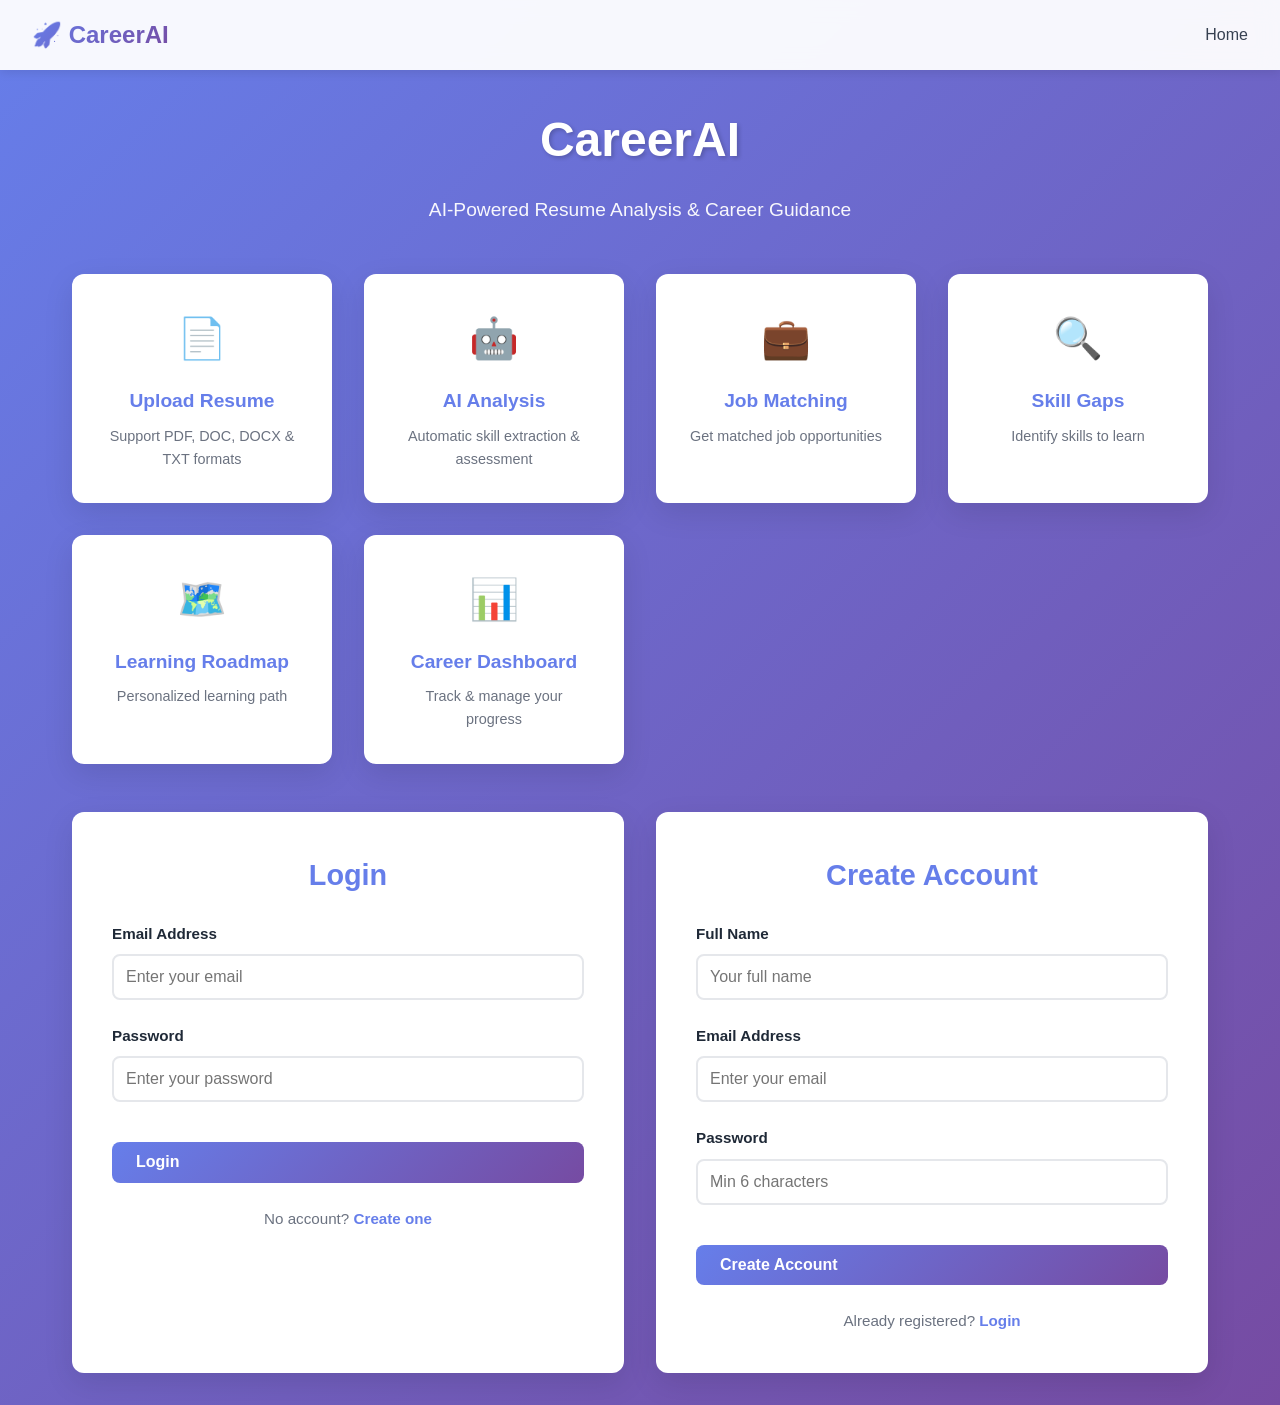
==== commit b182ade8: "Fix: Complete rewrite of index.html - professional SPA with all functionality, proper styling, smoot" ====
--- a/frontend/index.html
+++ b/frontend/index.html
@@ -74,6 +74,7 @@
             color: var(--primary);
         }
 
+        /* ============= BUTTONS ============= */
         .btn {
             padding: 0.7rem 1.5rem;
             border: none;
@@ -97,6 +98,12 @@
             box-shadow: 0 10px 20px rgba(102, 126, 234, 0.3);
         }
 
+        .btn-primary:disabled {
+            opacity: 0.6;
+            cursor: not-allowed;
+            transform: none;
+        }
+
         .btn-secondary {
             background: var(--light);
             color: var(--primary);
@@ -108,15 +115,6 @@
             color: white;
         }
 
-        .btn-success {
-            background: var(--success);
-            color: white;
-        }
-
-        .btn-success:hover {
-            opacity: 0.9;
-        }
-
         .btn-danger {
             background: var(--danger);
             color: white;
@@ -126,7 +124,7 @@
             opacity: 0.9;
         }
 
-        /* ============= MAIN CONTAINER ============= */
+        /* ============= CONTAINER ============= */
         .container {
             max-width: 1200px;
             margin: 0 auto;
@@ -162,13 +160,13 @@
         }
 
         .home-header h1 {
-            font-size: 3.5rem;
+            font-size: 3rem;
             margin-bottom: 1rem;
             text-shadow: 2px 2px 4px rgba(0, 0, 0, 0.2);
         }
 
         .home-header p {
-            font-size: 1.3rem;
+            font-size: 1.2rem;
             opacity: 0.95;
             max-width: 600px;
             margin: 0 auto;
@@ -176,7 +174,7 @@
 
         .features-grid {
             display: grid;
-            grid-template-columns: repeat(auto-fit, minmax(280px, 1fr));
+            grid-template-columns: repeat(auto-fit, minmax(250px, 1fr));
             gap: 2rem;
             margin-bottom: 3rem;
         }
@@ -203,36 +201,16 @@
         .feature-card h3 {
             color: var(--primary);
             margin-bottom: 0.5rem;
-            font-size: 1.3rem;
+            font-size: 1.2rem;
         }
 
         .feature-card p {
             color: #6b7280;
-            font-size: 0.95rem;
-        }
-
-        .cta-section {
-            text-align: center;
-            background: white;
-            padding: 3rem;
-            border-radius: 12px;
-            box-shadow: 0 10px 30px rgba(0, 0, 0, 0.1);
-        }
-
-        .cta-section h2 {
-            color: var(--dark);
-            margin-bottom: 1rem;
-            font-size: 2rem;
-        }
-
-        .cta-section p {
-            color: #6b7280;
-            margin-bottom: 2rem;
-            font-size: 1.1rem;
-        }
-
-        /* ============= LOGIN/SIGNUP SECTION ============= */
-        .auth-section {
+            font-size: 0.9rem;
+        }
+
+        /* ============= AUTH CARDS ============= */
+        .auth-grid {
             display: grid;
             grid-template-columns: 1fr 1fr;
             gap: 2rem;
@@ -241,7 +219,7 @@
 
         .auth-card {
             background: white;
-            padding: 2rem;
+            padding: 2.5rem;
             border-radius: 12px;
             box-shadow: 0 10px 30px rgba(0, 0, 0, 0.1);
         }
@@ -250,6 +228,7 @@
             color: var(--primary);
             margin-bottom: 1.5rem;
             font-size: 1.8rem;
+            text-align: center;
         }
 
         .form-group {
@@ -261,6 +240,7 @@
             margin-bottom: 0.5rem;
             color: var(--dark);
             font-weight: 600;
+            font-size: 0.95rem;
         }
 
         .form-group input {
@@ -275,14 +255,16 @@
         .form-group input:focus {
             outline: none;
             border-color: var(--primary);
+            box-shadow: 0 0 0 3px rgba(102, 126, 234, 0.1);
         }
 
         .form-message {
-            padding: 0.75rem;
+            padding: 1rem;
             border-radius: 8px;
-            margin-bottom: 1rem;
-            font-size: 0.9rem;
+            margin-bottom: 1.5rem;
+            font-size: 0.95rem;
             display: none;
+            border-left: 4px solid;
         }
 
         .form-message.show {
@@ -292,28 +274,34 @@
         .form-message.success {
             background: #d1fae5;
             color: #065f46;
-            border: 1px solid #6ee7b7;
+            border-left-color: var(--success);
         }
 
         .form-message.error {
             background: #fee2e2;
             color: #991b1b;
-            border: 1px solid #fca5a5;
+            border-left-color: var(--danger);
         }
 
         .form-message.info {
             background: #dbeafe;
             color: #0c4a6e;
-            border: 1px solid #7dd3fc;
-        }
-
-        .toggle-auth {
+            border-left-color: var(--primary);
+        }
+
+        .form-btn {
+            width: 100%;
+            margin-top: 1rem;
+        }
+
+        .form-toggle {
             text-align: center;
             margin-top: 1.5rem;
             color: #6b7280;
-        }
-
-        .toggle-auth a {
+            font-size: 0.95rem;
+        }
+
+        .form-toggle a {
             color: var(--primary);
             font-weight: 600;
             cursor: pointer;
@@ -321,10 +309,10 @@
         }
 
         /* ============= DASHBOARD ============= */
-        .dashboard {
+        .dashboard-container {
             background: white;
             border-radius: 12px;
-            padding: 2rem;
+            padding: 2.5rem;
             box-shadow: 0 10px 30px rgba(0, 0, 0, 0.1);
         }
 
@@ -335,14 +323,16 @@
             margin-bottom: 2rem;
             padding-bottom: 2rem;
             border-bottom: 2px solid var(--border);
-        }
-
-        .dashboard-header h2 {
+            flex-wrap: wrap;
+            gap: 1rem;
+        }
+
+        .dashboard-title h2 {
             color: var(--dark);
             font-size: 1.8rem;
         }
 
-        .user-info {
+        .user-section {
             display: flex;
             align-items: center;
             gap: 1rem;
@@ -359,29 +349,32 @@
             color: white;
             font-weight: 700;
             font-size: 1.3rem;
-        }
-
-        .user-details h3 {
+            flex-shrink: 0;
+        }
+
+        .user-info h3 {
             color: var(--dark);
             margin: 0;
             font-size: 1rem;
         }
 
-        .user-details p {
+        .user-info p {
             color: #6b7280;
             margin: 0;
             font-size: 0.85rem;
         }
 
+        /* ============= TABS ============= */
         .tabs {
             display: flex;
-            gap: 1rem;
+            gap: 0.5rem;
             margin-bottom: 2rem;
             border-bottom: 2px solid var(--border);
+            flex-wrap: wrap;
         }
 
         .tab-btn {
-            padding: 1rem 1.5rem;
+            padding: 0.9rem 1.5rem;
             background: none;
             border: none;
             font-size: 1rem;
@@ -393,6 +386,10 @@
             margin-bottom: -2px;
         }
 
+        .tab-btn:hover {
+            color: var(--primary);
+        }
+
         .tab-btn.active {
             color: var(--primary);
             border-bottom-color: var(--primary);
@@ -407,17 +404,18 @@
         }
 
         /* ============= UPLOAD SECTION ============= */
-        .upload-box {
+        .upload-area {
             border: 2px dashed var(--primary);
             border-radius: 12px;
-            padding: 2rem;
+            padding: 3rem 2rem;
             text-align: center;
             background: linear-gradient(135deg, rgba(102, 126, 234, 0.05) 0%, rgba(118, 75, 162, 0.05) 100%);
+            cursor: pointer;
             transition: all 0.3s ease;
-            cursor: pointer;
-        }
-
-        .upload-box:hover {
+            margin-bottom: 1.5rem;
+        }
+
+        .upload-area:hover {
             border-color: var(--primary-dark);
             background: linear-gradient(135deg, rgba(102, 126, 234, 0.1) 0%, rgba(118, 75, 162, 0.1) 100%);
         }
@@ -427,51 +425,40 @@
             margin-bottom: 1rem;
         }
 
-        .upload-box h3 {
+        .upload-area h3 {
             color: var(--dark);
             margin-bottom: 0.5rem;
-        }
-
-        .upload-box p {
+            font-size: 1.2rem;
+        }
+
+        .upload-area p {
             color: #6b7280;
-            margin-bottom: 1rem;
+            margin: 0.25rem 0;
         }
 
         #resumeFile {
             display: none;
         }
 
-        .upload-btn {
-            background: linear-gradient(135deg, var(--primary) 0%, var(--primary-dark) 100%);
-            color: white;
-            padding: 0.75rem 1.5rem;
-            border: none;
-            border-radius: 8px;
-            cursor: pointer;
+        .file-name {
+            color: var(--success);
             font-weight: 600;
-            transition: all 0.3s ease;
-        }
-
-        .upload-btn:hover {
-            transform: translateY(-2px);
-        }
-
-        .role-selector {
-            margin-top: 1.5rem;
-            padding: 1.5rem;
-            background: var(--light);
-            border-radius: 8px;
-        }
-
-        .role-selector label {
+            margin-top: 1rem;
+            display: none;
+        }
+
+        .file-name.show {
             display: block;
-            margin-bottom: 0.5rem;
-            font-weight: 600;
-            color: var(--dark);
-        }
-
-        .role-selector select {
-            width: 100%;
+        }
+
+        .upload-controls {
+            display: grid;
+            grid-template-columns: 1fr 1fr;
+            gap: 1rem;
+            margin-bottom: 1.5rem;
+        }
+
+        .upload-controls select {
             padding: 0.75rem;
             border: 2px solid var(--border);
             border-radius: 8px;
@@ -479,27 +466,47 @@
             cursor: pointer;
         }
 
-        .role-selector select:focus {
+        .upload-controls select:focus {
             outline: none;
             border-color: var(--primary);
         }
 
-        /* ============= RESULTS SECTION ============= */
-        .results-grid {
-            display: grid;
-            grid-template-columns: repeat(auto-fit, minmax(300px, 1fr));
-            gap: 2rem;
-            margin-top: 2rem;
+        .upload-buttons {
+            display: flex;
+            gap: 1rem;
+            flex-wrap: wrap;
+        }
+
+        .upload-buttons button {
+            flex: 1;
+            min-width: 150px;
+        }
+
+        .upload-message {
+            margin-top: 1.5rem;
+        }
+
+        /* ============= RESULTS CARDS ============= */
+        .results-section h3 {
+            color: var(--dark);
+            margin-bottom: 0.5rem;
+            font-size: 1.3rem;
+        }
+
+        .results-section > p {
+            color: #6b7280;
+            margin-bottom: 1.5rem;
         }
 
         .result-card {
-            background: var(--light);
-            padding: 1.5rem;
+            background: linear-gradient(135deg, var(--light) 0%, #f3f4f6 100%);
+            padding: 2rem;
             border-radius: 12px;
             border-left: 4px solid var(--primary);
-        }
-
-        .result-card h3 {
+            margin-bottom: 2rem;
+        }
+
+        .result-card h4 {
             color: var(--dark);
             margin-bottom: 1rem;
             font-size: 1.2rem;
@@ -508,17 +515,32 @@
         .skill-badges {
             display: flex;
             flex-wrap: wrap;
-            gap: 0.5rem;
+            gap: 0.7rem;
             margin-top: 1rem;
         }
 
         .skill-badge {
             background: linear-gradient(135deg, var(--primary) 0%, var(--primary-dark) 100%);
             color: white;
-            padding: 0.5rem 1rem;
+            padding: 0.6rem 1.2rem;
             border-radius: 20px;
             font-size: 0.85rem;
             font-weight: 600;
+            white-space: nowrap;
+        }
+
+        .skill-badge.success {
+            background: linear-gradient(135deg, var(--success) 0%, #059669 100%);
+        }
+
+        .skill-badge.warning {
+            background: linear-gradient(135deg, var(--warning) 0%, #d97706 100%);
+        }
+
+        /* ============= JOB CARDS ============= */
+        .jobs-container {
+            display: grid;
+            gap: 1.5rem;
         }
 
         .job-card {
@@ -526,46 +548,48 @@
             border: 2px solid var(--border);
             padding: 1.5rem;
             border-radius: 12px;
-            margin-bottom: 1rem;
             transition: all 0.3s ease;
         }
 
         .job-card:hover {
             border-color: var(--primary);
-            box-shadow: 0 5px 15px rgba(102, 126, 234, 0.2);
+            box-shadow: 0 8px 20px rgba(102, 126, 234, 0.15);
+            transform: translateY(-2px);
         }
 
         .job-header {
             display: flex;
             justify-content: space-between;
-            align-items: center;
-            margin-bottom: 0.75rem;
-        }
-
-        .job-title {
+            align-items: start;
+            margin-bottom: 1rem;
+            flex-wrap: wrap;
+            gap: 1rem;
+        }
+
+        .job-title-section h4 {
+            color: var(--dark);
             font-size: 1.2rem;
-            font-weight: 600;
-            color: var(--dark);
-        }
-
-        .match-score {
-            background: linear-gradient(135deg, var(--success) 0%, #059669 100%);
-            color: white;
-            padding: 0.5rem 1rem;
-            border-radius: 20px;
-            font-weight: 600;
-            font-size: 0.9rem;
+            margin-bottom: 0.5rem;
         }
 
         .job-level {
             display: inline-block;
             background: var(--primary);
             color: white;
-            padding: 0.35rem 0.75rem;
+            padding: 0.4rem 0.8rem;
             border-radius: 6px;
             font-size: 0.8rem;
             font-weight: 600;
-            margin-bottom: 0.75rem;
+        }
+
+        .job-score {
+            display: inline-block;
+            background: linear-gradient(135deg, var(--success) 0%, #059669 100%);
+            color: white;
+            padding: 0.6rem 1.2rem;
+            border-radius: 20px;
+            font-weight: 600;
+            font-size: 0.95rem;
         }
 
         .job-description {
@@ -575,15 +599,15 @@
         }
 
         /* ============= ROADMAP ============= */
-        .roadmap-timeline {
+        .roadmap-container {
             position: relative;
-            padding: 2rem 0;
+            padding: 1rem 0;
         }
 
         .roadmap-item {
             padding: 1.5rem;
-            margin-bottom: 1.5rem;
-            background: var(--light);
+            margin-bottom: 2rem;
+            background: linear-gradient(135deg, var(--light) 0%, #f3f4f6 100%);
             border-left: 4px solid var(--primary);
             border-radius: 8px;
             position: relative;
@@ -592,10 +616,10 @@
         .roadmap-item::before {
             content: '';
             position: absolute;
-            left: -16px;
+            left: -18px;
             top: 1.5rem;
-            width: 28px;
-            height: 28px;
+            width: 32px;
+            height: 32px;
             background: linear-gradient(135deg, var(--primary) 0%, var(--primary-dark) 100%);
             border: 4px solid white;
             border-radius: 50%;
@@ -619,24 +643,25 @@
             gap: 1rem;
             margin-top: 1rem;
             font-size: 0.85rem;
-            color: #6b7280;
+            flex-wrap: wrap;
         }
 
         .meta-badge {
             background: white;
-            padding: 0.35rem 0.75rem;
+            padding: 0.4rem 0.9rem;
             border-radius: 6px;
             border: 1px solid var(--border);
+            white-space: nowrap;
         }
 
         /* ============= LOADING ============= */
-        .loading {
+        .loading-spinner {
             display: none;
             text-align: center;
             padding: 2rem;
         }
 
-        .loading.show {
+        .loading-spinner.active {
             display: block;
         }
 
@@ -655,6 +680,18 @@
             100% { transform: rotate(360deg); }
         }
 
+        .loading-spinner p {
+            color: var(--primary);
+            font-weight: 600;
+        }
+
+        /* ============= EMPTY STATE ============= */
+        .empty-state {
+            text-align: center;
+            padding: 2rem;
+            color: #6b7280;
+        }
+
         /* ============= RESPONSIVE ============= */
         @media (max-width: 768px) {
             .navbar {
@@ -672,18 +709,25 @@
                 font-size: 2rem;
             }
 
-            .auth-section {
+            .home-header p {
+                font-size: 1rem;
+            }
+
+            .features-grid {
+                grid-template-columns: 1fr;
+            }
+
+            .auth-grid {
                 grid-template-columns: 1fr;
             }
 
             .dashboard-header {
                 flex-direction: column;
-                gap: 1rem;
                 align-items: flex-start;
             }
 
             .tabs {
-                flex-wrap: wrap;
+                gap: 0.25rem;
             }
 
             .tab-btn {
@@ -691,16 +735,24 @@
                 font-size: 0.9rem;
             }
 
-            .results-grid {
+            .upload-controls {
                 grid-template-columns: 1fr;
+            }
+
+            .upload-buttons {
+                flex-direction: column;
             }
 
             .container {
                 padding: 1rem;
             }
-        }
-
-        /* ============= UTILITY ============= */
+
+            .dashboard-container {
+                padding: 1.5rem;
+            }
+        }
+
+        /* ============= UTILITIES ============= */
         .text-center {
             text-align: center;
         }
@@ -725,133 +777,132 @@
         <div class="navbar-menu">
             <a onclick="showPage('home')">Home</a>
             <a id="navDashboard" onclick="showPage('dashboard')" class="hidden">Dashboard</a>
-            <a id="navLogout" onclick="logout()" class="hidden">Logout</a>
+            <a id="navLogout" onclick="handleLogout()" class="hidden">Logout</a>
         </div>
     </nav>
 
     <!-- MAIN CONTAINER -->
     <div class="container">
-        <!-- HOME PAGE -->
+        <!-- ============= HOME PAGE ============= -->
         <div id="homePage" class="page active">
+            <!-- Header Section -->
             <div class="home-header">
                 <h1>CareerAI</h1>
-                <p>AI-Powered Resume Analysis & Career Guidance Platform</p>
+                <p>AI-Powered Resume Analysis & Career Guidance</p>
             </div>
 
+            <!-- Features Grid -->
             <div class="features-grid">
                 <div class="feature-card">
                     <div class="feature-icon">📄</div>
-                    <h3>Resume Upload</h3>
-                    <p>Upload your resume in PDF, DOC, DOCX, or TXT format</p>
+                    <h3>Upload Resume</h3>
+                    <p>Support PDF, DOC, DOCX & TXT formats</p>
                 </div>
-
                 <div class="feature-card">
                     <div class="feature-icon">🤖</div>
-                    <h3>AI Skill Analysis</h3>
-                    <p>Automatically extract and analyze your skills</p>
+                    <h3>AI Analysis</h3>
+                    <p>Automatic skill extraction & assessment</p>
                 </div>
-
                 <div class="feature-card">
-                    <div class="feature-icon">🎯</div>
+                    <div class="feature-icon">💼</div>
                     <h3>Job Matching</h3>
-                    <p>Get matched with relevant job opportunities</p>
+                    <p>Get matched job opportunities</p>
                 </div>
-
                 <div class="feature-card">
                     <div class="feature-icon">🔍</div>
-                    <h3>Skill Gap Analysis</h3>
-                    <p>Identify skills you need to learn</p>
+                    <h3>Skill Gaps</h3>
+                    <p>Identify skills to learn</p>
                 </div>
-
                 <div class="feature-card">
                     <div class="feature-icon">🗺️</div>
                     <h3>Learning Roadmap</h3>
-                    <p>Get personalized learning path</p>
+                    <p>Personalized learning path</p>
                 </div>
-
                 <div class="feature-card">
                     <div class="feature-icon">📊</div>
                     <h3>Career Dashboard</h3>
-                    <p>Track your progress and manage profiles</p>
+                    <p>Track & manage your progress</p>
                 </div>
             </div>
 
-            <!-- AUTH SECTION -->
-            <div class="auth-section">
-                <!-- LOGIN CARD -->
+            <!-- Auth Section -->
+            <div class="auth-grid">
+                <!-- Login Card -->
                 <div class="auth-card">
                     <h2>Login</h2>
                     <div id="loginMessage" class="form-message"></div>
                     <form id="loginForm" onsubmit="handleLogin(event)">
                         <div class="form-group">
-                            <label for="loginEmail">Email</label>
+                            <label for="loginEmail">Email Address</label>
                             <input type="email" id="loginEmail" placeholder="Enter your email" required>
                         </div>
                         <div class="form-group">
                             <label for="loginPassword">Password</label>
                             <input type="password" id="loginPassword" placeholder="Enter your password" required>
                         </div>
-                        <button type="submit" class="btn btn-primary" style="width: 100%;">Login</button>
+                        <button type="submit" class="btn btn-primary form-btn">Login</button>
                     </form>
-                    <div class="toggle-auth">
-                        Don't have account? <a onclick="document.getElementById('signupForm').scrollIntoView({behavior: 'smooth'})">Sign up</a>
+                    <div class="form-toggle">
+                        No account? <a onclick="scrollToSignup()">Create one</a>
                     </div>
                 </div>
 
-                <!-- SIGNUP CARD -->
+                <!-- Signup Card -->
                 <div class="auth-card">
-                    <h2>Sign Up</h2>
+                    <h2>Create Account</h2>
                     <div id="signupMessage" class="form-message"></div>
                     <form id="signupForm" onsubmit="handleSignup(event)">
                         <div class="form-group">
                             <label for="signupName">Full Name</label>
-                            <input type="text" id="signupName" placeholder="Enter your full name" required>
+                            <input type="text" id="signupName" placeholder="Your full name" required>
                         </div>
                         <div class="form-group">
-                            <label for="signupEmail">Email</label>
+                            <label for="signupEmail">Email Address</label>
                             <input type="email" id="signupEmail" placeholder="Enter your email" required>
                         </div>
                         <div class="form-group">
                             <label for="signupPassword">Password</label>
-                            <input type="password" id="signupPassword" placeholder="At least 6 characters" required>
-                        </div>
-                        <button type="submit" class="btn btn-primary" style="width: 100%;">Create Account</button>
+                            <input type="password" id="signupPassword" placeholder="Min 6 characters" required>
+                        </div>
+                        <button type="submit" class="btn btn-primary form-btn">Create Account</button>
                     </form>
-                    <div class="toggle-auth">
-                        Already have account? <a onclick="document.getElementById('loginForm').scrollIntoView({behavior: 'smooth'})">Login</a>
+                    <div class="form-toggle">
+                        Already registered? <a onclick="scrollToLogin()">Login</a>
                     </div>
                 </div>
             </div>
         </div>
 
-        <!-- DASHBOARD PAGE -->
+        <!-- ============= DASHBOARD PAGE ============= -->
         <div id="dashboardPage" class="page">
-            <div class="dashboard">
-                <!-- HEADER -->
+            <div class="dashboard-container">
+                <!-- Dashboard Header -->
                 <div class="dashboard-header">
-                    <h2>Dashboard</h2>
-                    <div class="user-info">
+                    <div class="dashboard-title">
+                        <h2>Dashboard</h2>
+                    </div>
+                    <div class="user-section">
                         <div class="user-avatar" id="userAvatar">U</div>
-                        <div class="user-details">
+                        <div class="user-info">
                             <h3 id="userName">User</h3>
                             <p id="userEmail">user@example.com</p>
                         </div>
                     </div>
                 </div>
 
-                <!-- TABS -->
+                <!-- Tabs Navigation -->
                 <div class="tabs">
-                    <button class="tab-btn active" onclick="showTab('upload')">📤 Upload Resume</button>
-                    <button class="tab-btn" onclick="showTab('results')">📊 Analysis Results</button>
-                    <button class="tab-btn" onclick="showTab('roadmap')">🗺️ Learning Roadmap</button>
+                    <button class="tab-btn active" onclick="switchTab('upload', event)">📤 Upload Resume</button>
+                    <button class="tab-btn" onclick="switchTab('results', event)">📊 Analysis Results</button>
+                    <button class="tab-btn" onclick="switchTab('roadmap', event)">🗺️ Learning Roadmap</button>
                 </div>
 
-                <!-- UPLOAD TAB -->
+                <!-- Upload Tab -->
                 <div id="uploadTab" class="tab-content active">
                     <h3>Upload Your Resume</h3>
-                    <p style="color: #6b7280; margin-bottom: 1.5rem;">Upload your resume to get AI-powered analysis, skill assessment, and personalized career recommendations.</p>
-
-                    <div class="upload-box" onclick="document.getElementById('resumeFile').click()">
+                    <p>Upload your resume to get AI-powered analysis and personalized career recommendations.</p>
+
+                    <div class="upload-area" onclick="document.getElementById('resumeFile').click()">
                         <div class="upload-icon">📁</div>
                         <h3>Click to upload resume</h3>
                         <p>or drag and drop</p>
@@ -859,13 +910,13 @@
                         <input type="file" id="resumeFile" accept=".pdf,.doc,.docx,.txt" onchange="handleFileSelect(event)">
                     </div>
 
-                    <div id="selectedFile" style="margin-top: 1rem; display: none;">
-                        <p style="color: var(--success); font-weight: 600;">✓ <span id="fileName"></span></p>
-                    </div>
-
-                    <div class="role-selector">
-                        <label for="targetRole">Target Job Role</label>
+                    <div id="selectedFile" class="file-name">
+                        ✓ <span id="fileName"></span>
+                    </div>
+
+                    <div class="upload-controls">
                         <select id="targetRole">
+                            <option value="">Select Target Role</option>
                             <option value="Data Scientist">Data Scientist</option>
                             <option value="Frontend Developer">Frontend Developer</option>
                             <option value="Backend Developer">Backend Developer</option>
@@ -873,57 +924,58 @@
                             <option value="Product Manager">Product Manager</option>
                             <option value="UI/UX Designer">UI/UX Designer</option>
                         </select>
-                    </div>
-
-                    <div style="display: flex; gap: 1rem; margin-top: 1.5rem;">
+                        <div></div>
+                    </div>
+
+                    <div class="upload-buttons">
                         <button class="btn btn-primary" onclick="analyzeResume()">Analyze Resume</button>
                         <button class="btn btn-secondary" onclick="loadSampleData()">Use Sample Data</button>
                     </div>
 
-                    <div id="uploadMessage" class="form-message" style="margin-top: 1rem;"></div>
-
-                    <div id="uploadLoading" class="loading">
+                    <div id="uploadMessage" class="form-message upload-message"></div>
+
+                    <div id="uploadLoading" class="loading-spinner">
                         <div class="spinner"></div>
                         <p>Analyzing your resume...</p>
                     </div>
                 </div>
 
-                <!-- RESULTS TAB -->
-                <div id="resultsTab" class="tab-content" style="display: none;">
-                    <h3>Analysis Results</h3>
-                    <p style="color: #6b7280; margin-bottom: 1.5rem;">Your AI-powered career analysis</p>
-
-                    <!-- SKILLS DETECTED -->
+                <!-- Results Tab -->
+                <div id="resultsTab" class="tab-content results-section" style="display: none;">
+                    <h3>📊 Analysis Results</h3>
+                    <p>Your AI-powered career insights</p>
+
+                    <!-- Skills Section -->
                     <div class="result-card">
-                        <h3>🎯 Skills Detected</h3>
+                        <h4>🎯 Skills Detected</h4>
                         <div class="skill-badges" id="skillsList">
-                            <span class="skill-badge">Loading...</span>
-                        </div>
-                    </div>
-
-                    <!-- JOB MATCHES -->
-                    <div class="result-card" style="margin-top: 2rem;">
-                        <h3>💼 Job Matches</h3>
-                        <div id="jobsList">
-                            <p style="color: #6b7280;">No jobs matched yet</p>
-                        </div>
-                    </div>
-
-                    <!-- SKILL GAPS -->
-                    <div class="result-card" style="margin-top: 2rem;">
-                        <h3>📊 Skill Gap Analysis</h3>
+                            <p class="empty-state">Upload your resume first to see detected skills</p>
+                        </div>
+                    </div>
+
+                    <!-- Job Matches Section -->
+                    <div class="result-card">
+                        <h4>💼 Job Matches</h4>
+                        <div class="jobs-container" id="jobsList">
+                            <p class="empty-state">No jobs matched yet</p>
+                        </div>
+                    </div>
+
+                    <!-- Skill Gap Section -->
+                    <div class="result-card">
+                        <h4>📊 Skill Gap Analysis</h4>
                         <div id="gapsList">
-                            <p style="color: #6b7280;">No gap analysis available</p>
+                            <p class="empty-state">No gap analysis available</p>
                         </div>
                     </div>
                 </div>
 
-                <!-- ROADMAP TAB -->
+                <!-- Roadmap Tab -->
                 <div id="roadmapTab" class="tab-content" style="display: none;">
-                    <h3>Personalized Learning Roadmap</h3>
-                    <p style="color: #6b7280; margin-bottom: 1.5rem;">Your step-by-step path to career success</p>
-                    <div class="roadmap-timeline" id="roadmapList">
-                        <p style="color: #6b7280;">No roadmap available yet. Upload your resume first!</p>
+                    <h3>🗺️ Learning Roadmap</h3>
+                    <p>Your personalized path to career success</p>
+                    <div class="roadmap-container" id="roadmapList">
+                        <p class="empty-state">Upload your resume first to see your personalized learning roadmap</p>
                     </div>
                 </div>
             </div>
@@ -932,69 +984,100 @@
 
     <script>
         // ============= STATE MANAGEMENT =============
+        const API_URL = 'http://localhost:5000';
         let currentUser = null;
         let currentToken = null;
         let analysisData = null;
 
-        const API_BASE_URL = 'http://localhost:5000';
-
         // ============= INITIALIZATION =============
         document.addEventListener('DOMContentLoaded', () => {
-            // Check if user is already logged in
-            const savedUser = localStorage.getItem('careerai_user');
-            const savedToken = localStorage.getItem('careerai_token');
-
-            if (savedUser && savedToken) {
-                currentUser = JSON.parse(savedUser);
-                currentToken = savedToken;
+            checkAuthStatus();
+            setupEventListeners();
+        });
+
+        function checkAuthStatus() {
+            const user = localStorage.getItem('careerai_user');
+            const token = localStorage.getItem('careerai_token');
+
+            if (user && token) {
+                currentUser = JSON.parse(user);
+                currentToken = token;
                 updateNavigation();
-                showPage('dashboard');
                 updateDashboard();
             }
-        });
-
-        // ============= PAGE NAVIGATION =============
+        }
+
+        function setupEventListeners() {
+            // Drag and drop for file upload
+            const uploadArea = document.querySelector('.upload-area');
+            if (uploadArea) {
+                uploadArea.addEventListener('dragover', (e) => {
+                    e.preventDefault();
+                    uploadArea.style.borderColor = 'var(--primary-dark)';
+                });
+
+                uploadArea.addEventListener('dragleave', () => {
+                    uploadArea.style.borderColor = 'var(--primary)';
+                });
+
+                uploadArea.addEventListener('drop', (e) => {
+                    e.preventDefault();
+                    uploadArea.style.borderColor = 'var(--primary)';
+                    const files = e.dataTransfer.files;
+                    if (files.length > 0) {
+                        document.getElementById('resumeFile').files = files;
+                        handleFileSelect({ target: { files } });
+                    }
+                });
+            }
+        }
+
+        // ============= NAVIGATION FUNCTIONS =============
         function showPage(pageName) {
-            // Hide all pages
             document.querySelectorAll('.page').forEach(page => {
                 page.classList.remove('active');
             });
-
-            // Show selected page
             document.getElementById(pageName + 'Page').classList.add('active');
 
-            // Reset to upload tab when going to dashboard
-            if (pageName === 'dashboard' && currentUser) {
-                showTab('upload');
-                updateDashboard();
-            }
-        }
-
-        function showTab(tabName) {
-            // Hide all tabs
+            if (pageName === 'dashboard' && !currentUser) {
+                showPage('home');
+                showMessage('loginMessage', '❌ Please login first', 'error');
+            }
+        }
+
+        function switchTab(tabName, event) {
+            event.preventDefault();
+            
             document.querySelectorAll('.tab-content').forEach(tab => {
                 tab.classList.remove('active');
             });
 
-            // Hide all tab buttons
             document.querySelectorAll('.tab-btn').forEach(btn => {
                 btn.classList.remove('active');
             });
 
-            // Show selected tab
             document.getElementById(tabName + 'Tab').classList.add('active');
-
-            // Highlight selected button
             event.target.classList.add('active');
         }
 
+        function updateNavigation() {
+            document.getElementById('navDashboard').classList.remove('hidden');
+            document.getElementById('navLogout').classList.remove('hidden');
+        }
+
+        function updateDashboard() {
+            if (currentUser) {
+                document.getElementById('userName').textContent = currentUser.name;
+                document.getElementById('userEmail').textContent = currentUser.email;
+                document.getElementById('userAvatar').textContent = currentUser.name.charAt(0).toUpperCase();
+            }
+        }
+
         // ============= AUTHENTICATION =============
-        async function handleLogin(e) {
-            e.preventDefault();
-
+        async function handleLogin(event) {
+            event.preventDefault();
             const email = document.getElementById('loginEmail').value.trim();
             const password = document.getElementById('loginPassword').value.trim();
-            const messageEl = document.getElementById('loginMessage');
 
             if (!email || !password) {
                 showMessage('loginMessage', '❌ Please fill in all fields', 'error');
@@ -1002,7 +1085,7 @@
             }
 
             try {
-                const response = await fetch(`${API_BASE_URL}/api/auth/login`, {
+                const response = await fetch(`${API_URL}/api/auth/login`, {
                     method: 'POST',
                     headers: { 'Content-Type': 'application/json' },
                     body: JSON.stringify({ email, password })
@@ -1015,32 +1098,29 @@
                     return;
                 }
 
-                // Save auth data
                 currentUser = data.user;
                 currentToken = data.token;
                 localStorage.setItem('careerai_user', JSON.stringify(currentUser));
                 localStorage.setItem('careerai_token', currentToken);
 
                 showMessage('loginMessage', '✅ Login successful! Redirecting...', 'success');
+                document.getElementById('loginForm').reset();
 
                 setTimeout(() => {
-                    document.getElementById('loginForm').reset();
                     updateNavigation();
+                    updateDashboard();
                     showPage('dashboard');
-                    updateDashboard();
-                }, 1500);
+                }, 1000);
             } catch (error) {
                 showMessage('loginMessage', `❌ ${error.message}`, 'error');
             }
         }
 
-        async function handleSignup(e) {
-            e.preventDefault();
-
+        async function handleSignup(event) {
+            event.preventDefault();
             const name = document.getElementById('signupName').value.trim();
             const email = document.getElementById('signupEmail').value.trim();
             const password = document.getElementById('signupPassword').value.trim();
-            const messageEl = document.getElementById('signupMessage');
 
             if (!name || !email || !password) {
                 showMessage('signupMessage', '❌ Please fill in all fields', 'error');
@@ -1053,7 +1133,7 @@
             }
 
             try {
-                const response = await fetch(`${API_BASE_URL}/api/auth/register`, {
+                const response = await fetch(`${API_URL}/api/auth/register`, {
                     method: 'POST',
                     headers: { 'Content-Type': 'application/json' },
                     body: JSON.stringify({ name, email, password })
@@ -1066,99 +1146,85 @@
                     return;
                 }
 
-                // Save auth data
                 currentUser = data.user;
                 currentToken = data.token;
                 localStorage.setItem('careerai_user', JSON.stringify(currentUser));
                 localStorage.setItem('careerai_token', currentToken);
 
                 showMessage('signupMessage', '✅ Account created! Redirecting...', 'success');
+                document.getElementById('signupForm').reset();
 
                 setTimeout(() => {
-                    document.getElementById('signupForm').reset();
                     updateNavigation();
+                    updateDashboard();
                     showPage('dashboard');
-                    updateDashboard();
-                }, 1500);
+                }, 1000);
             } catch (error) {
                 showMessage('signupMessage', `❌ ${error.message}`, 'error');
             }
         }
 
-        function logout() {
+        function handleLogout() {
             localStorage.removeItem('careerai_user');
             localStorage.removeItem('careerai_token');
             currentUser = null;
             currentToken = null;
             analysisData = null;
-            updateNavigation();
-            showPage('home');
+
+            document.getElementById('navDashboard').classList.add('hidden');
+            document.getElementById('navLogout').classList.add('hidden');
+
             document.getElementById('loginForm').reset();
             document.getElementById('signupForm').reset();
-        }
-
-        function updateNavigation() {
-            const navDashboard = document.getElementById('navDashboard');
-            const navLogout = document.getElementById('navLogout');
-
-            if (currentUser) {
-                navDashboard.classList.remove('hidden');
-                navLogout.classList.remove('hidden');
-            } else {
-                navDashboard.classList.add('hidden');
-                navLogout.classList.add('hidden');
-            }
-        }
-
-        function updateDashboard() {
-            if (currentUser) {
-                document.getElementById('userName').textContent = currentUser.name;
-                document.getElementById('userEmail').textContent = currentUser.email;
-                document.getElementById('userAvatar').textContent = currentUser.name.charAt(0).toUpperCase();
-            }
+
+            showPage('home');
         }
 
         // ============= RESUME UPLOAD =============
-        function handleFileSelect(e) {
-            const file = e.target.files[0];
-            const fileDiv = document.getElementById('selectedFile');
-            const fileNameSpan = document.getElementById('fileName');
-
+        function handleFileSelect(event) {
+            const file = event.target.files[0];
             if (file) {
-                fileNameSpan.textContent = file.name;
-                fileDiv.style.display = 'block';
+                document.getElementById('fileName').textContent = file.name;
+                document.getElementById('selectedFile').classList.add('show');
             }
         }
 
         async function analyzeResume() {
             const fileInput = document.getElementById('resumeFile');
             const file = fileInput.files[0];
-            const targetRole = document.getElementById('targetRole').value;
-            const messageEl = document.getElementById('uploadMessage');
-            const loadingEl = document.getElementById('uploadLoading');
+            const role = document.getElementById('targetRole').value;
 
             if (!file) {
                 showMessage('uploadMessage', '❌ Please select a resume file', 'error');
                 return;
             }
 
+            if (!role) {
+                showMessage('uploadMessage', '❌ Please select a target role', 'error');
+                return;
+            }
+
             if (file.size > 10 * 1024 * 1024) {
-                showMessage('uploadMessage', '❌ File size exceeds 10MB limit', 'error');
+                showMessage('uploadMessage', '❌ File exceeds 10MB', 'error');
                 return;
             }
 
-            loadingEl.classList.add('show');
+            const allowedTypes = ['application/pdf', 'application/msword', 'application/vnd.openxmlformats-officedocument.wordprocessingml.document', 'text/plain'];
+            if (!allowedTypes.includes(file.type)) {
+                showMessage('uploadMessage', '❌ Only PDF, DOC, DOCX, TXT files allowed', 'error');
+                return;
+            }
+
+            document.getElementById('uploadLoading').classList.add('active');
 
             try {
                 const formData = new FormData();
                 formData.append('resume', file);
-                formData.append('target_role', targetRole);
-
-                const response = await fetch(`${API_BASE_URL}/api/resume/upload`, {
+                formData.append('target_role', role);
+
+                const response = await fetch(`${API_URL}/api/resume/upload`, {
                     method: 'POST',
-                    headers: {
-                        'Authorization': `Bearer ${currentToken}`
-                    },
+                    headers: { 'Authorization': `Bearer ${currentToken}` },
                     body: formData
                 });
 
@@ -1171,110 +1237,96 @@
                 analysisData = data.data;
                 displayResults();
                 showMessage('uploadMessage', '✅ Resume analyzed successfully!', 'success');
-                showTab('results');
-                loadingEl.classList.remove('show');
+                document.getElementById('uploadLoading').classList.remove('active');
+
+                // Switch to results tab
+                setTimeout(() => {
+                    document.querySelectorAll('.tab-btn')[1].click();
+                }, 500);
             } catch (error) {
                 showMessage('uploadMessage', `❌ ${error.message}`, 'error');
-                loadingEl.classList.remove('show');
+                document.getElementById('uploadLoading').classList.remove('active');
             }
         }
 
         function loadSampleData() {
-            const targetRole = document.getElementById('targetRole').value;
-
-            // Mock data
-            const sampleData = {
+            const role = document.getElementById('targetRole').value || 'Data Scientist';
+
+            const samples = {
                 'Data Scientist': {
-                    skills_detected: ['Python', 'SQL', 'Statistics', 'Machine Learning', 'Data Visualization', 'Pandas', 'NumPy'],
+                    skills_detected: ['Python', 'SQL', 'Statistics', 'Machine Learning', 'Data Visualization', 'Pandas'],
                     job_matches: [
                         {
                             title: 'Senior Data Scientist',
                             level: 'Senior',
                             match_score: 82,
                             description: 'Build ML models and analytics pipelines',
-                            required_skills: ['Python', 'SQL', 'Machine Learning', 'Statistics']
+                            required_skills: ['Python', 'SQL', 'ML', 'Statistics']
                         },
                         {
                             title: 'Data Analyst',
-                            level: 'Mid-level',
+                            level: 'Mid',
                             match_score: 78,
                             description: 'Analyze business data and create dashboards',
-                            required_skills: ['SQL', 'Data Visualization', 'Statistics']
+                            required_skills: ['SQL', 'Visualization', 'Statistics']
                         }
                     ],
                     skill_gaps: {
                         readiness_score: 82,
                         gap_percentage: 18,
                         matched_skills: ['Python', 'SQL', 'Statistics'],
-                        missing_skills: ['Deep Learning', 'TensorFlow', 'Cloud Platforms']
+                        missing_skills: ['Deep Learning', 'TensorFlow', 'Cloud']
                     },
                     learning_roadmap: [
                         {
                             week: 'Week 1-2',
-                            skill: 'Advanced Python & Data Structures',
+                            skill: 'Advanced Python',
                             course: 'Master Python for Data Science',
                             difficulty: 'Intermediate',
-                            duration: '16 hours',
-                            tasks: ['Advanced data types', 'Functional programming', 'Performance optimization']
+                            duration: '16 hours'
                         },
                         {
                             week: 'Week 3-4',
-                            skill: 'Machine Learning Fundamentals',
+                            skill: 'Machine Learning',
                             course: 'ML Algorithms & Implementation',
                             difficulty: 'Intermediate',
-                            duration: '20 hours',
-                            tasks: ['Supervised learning', 'Unsupervised learning', 'Model evaluation']
-                        },
-                        {
-                            week: 'Week 5-6',
-                            skill: 'Deep Learning Basics',
-                            course: 'Neural Networks & TensorFlow',
-                            difficulty: 'Advanced',
-                            duration: '18 hours',
-                            tasks: ['Neural network architecture', 'TensorFlow basics', 'Model training']
+                            duration: '20 hours'
                         }
                     ]
                 },
                 'Frontend Developer': {
-                    skills_detected: ['HTML', 'CSS', 'JavaScript', 'React', 'UI/UX', 'Responsive Design'],
+                    skills_detected: ['HTML', 'CSS', 'JavaScript', 'React', 'UI/UX'],
                     job_matches: [
                         {
                             title: 'Senior Frontend Developer',
                             level: 'Senior',
                             match_score: 85,
                             description: 'Build scalable React applications',
-                            required_skills: ['React', 'JavaScript', 'CSS', 'HTML']
+                            required_skills: ['React', 'JavaScript', 'CSS']
                         }
                     ],
                     skill_gaps: {
                         readiness_score: 85,
                         gap_percentage: 15,
                         matched_skills: ['HTML', 'CSS', 'JavaScript', 'React'],
-                        missing_skills: ['TypeScript', 'Testing', 'Performance Optimization']
+                        missing_skills: ['TypeScript', 'Testing']
                     },
                     learning_roadmap: [
                         {
                             week: 'Week 1-2',
-                            skill: 'TypeScript Essentials',
+                            skill: 'TypeScript',
                             course: 'From JavaScript to TypeScript',
                             difficulty: 'Intermediate',
                             duration: '14 hours'
-                        },
-                        {
-                            week: 'Week 3-4',
-                            skill: 'Testing & Quality Assurance',
-                            course: 'Jest, React Testing Library',
-                            difficulty: 'Intermediate',
-                            duration: '16 hours'
                         }
                     ]
                 },
                 'Backend Developer': {
-                    skills_detected: ['Python', 'Node.js', 'APIs', 'Databases', 'System Design', 'SQL'],
+                    skills_detected: ['Python', 'Node.js', 'APIs', 'SQL', 'System Design'],
                     job_matches: [
                         {
                             title: 'Backend Engineer',
-                            level: 'Mid-level',
+                            level: 'Mid',
                             match_score: 80,
                             description: 'Design and build REST APIs',
                             required_skills: ['Python', 'Databases', 'APIs']
@@ -1283,13 +1335,13 @@
                     skill_gaps: {
                         readiness_score: 80,
                         gap_percentage: 20,
-                        matched_skills: ['Python', 'APIs', 'Databases'],
-                        missing_skills: ['Microservices', 'Docker', 'Kubernetes']
+                        matched_skills: ['Python', 'APIs', 'SQL'],
+                        missing_skills: ['Microservices', 'Docker']
                     },
                     learning_roadmap: [
                         {
                             week: 'Week 1-2',
-                            skill: 'System Design Patterns',
+                            skill: 'System Design',
                             course: 'Building Scalable Systems',
                             difficulty: 'Advanced',
                             duration: '20 hours'
@@ -1298,32 +1350,36 @@
                 }
             };
 
-            const role = sampleData[targetRole] || sampleData['Data Scientist'];
-            analysisData = role;
+            analysisData = samples[role] || samples['Data Scientist'];
             displayResults();
-            showMessage('uploadMessage', '✅ Sample data loaded successfully!', 'success');
-            showTab('results');
+            showMessage('uploadMessage', '✅ Sample data loaded!', 'success');
+
+            setTimeout(() => {
+                document.querySelectorAll('.tab-btn')[1].click();
+            }, 500);
         }
 
         function displayResults() {
             if (!analysisData) return;
 
-            // Display skills
+            // Display Skills
             const skillsList = document.getElementById('skillsList');
             skillsList.innerHTML = analysisData.skills_detected
-                .map(skill => `<span class="skill-badge">${skill}</span>`)
+                .map(s => `<span class="skill-badge">${s}</span>`)
                 .join('');
 
-            // Display job matches
+            // Display Jobs
             const jobsList = document.getElementById('jobsList');
             jobsList.innerHTML = analysisData.job_matches
                 .map(job => `
                     <div class="job-card">
                         <div class="job-header">
-                            <div class="job-title">${job.title}</div>
-                            <div class="match-score">${job.match_score}% Match</div>
-                        </div>
-                        <div class="job-level">${job.level}</div>
+                            <div class="job-title-section">
+                                <h4>${job.title}</h4>
+                                <span class="job-level">${job.level}</span>
+                            </div>
+                            <span class="job-score">${job.match_score}% Match</span>
+                        </div>
                         <p class="job-description">${job.description}</p>
                         <div class="skill-badges">
                             ${job.required_skills.map(s => `<span class="skill-badge">${s}</span>`).join('')}
@@ -1332,37 +1388,37 @@
                 `)
                 .join('');
 
-            // Display skill gaps
+            // Display Skill Gaps
             const gapsList = document.getElementById('gapsList');
             if (analysisData.skill_gaps) {
                 gapsList.innerHTML = `
-                    <div style="margin-bottom: 1rem;">
-                        <div style="display: flex; justify-content: space-between; margin-bottom: 0.5rem;">
+                    <div style="margin-bottom: 1.5rem;">
+                        <div style="display: flex; justify-content: space-between; margin-bottom: 0.75rem;">
                             <span style="font-weight: 600; color: var(--dark);">Career Readiness: ${analysisData.skill_gaps.readiness_score}%</span>
-                            <span style="color: #6b7280;">${analysisData.skill_gaps.gap_percentage}% gap</span>
-                        </div>
-                        <div style="background: var(--border); height: 8px; border-radius: 4px; overflow: hidden;">
-                            <div style="background: linear-gradient(90deg, var(--primary) 0%, var(--primary-dark) 100%); height: 100%; width: ${analysisData.skill_gaps.readiness_score}%;"></div>
-                        </div>
-                    </div>
-                    <div style="display: grid; grid-template-columns: 1fr 1fr; gap: 1rem; margin-top: 1rem;">
+                            <span style="color: #6b7280;">Gap: ${analysisData.skill_gaps.gap_percentage}%</span>
+                        </div>
+                        <div style="background: var(--border); height: 12px; border-radius: 6px; overflow: hidden;">
+                            <div style="background: linear-gradient(90deg, var(--primary) 0%, var(--primary-dark) 100%); height: 100%; width: ${analysisData.skill_gaps.readiness_score}%; transition: width 0.5s ease;"></div>
+                        </div>
+                    </div>
+                    <div style="display: grid; grid-template-columns: 1fr 1fr; gap: 1.5rem; margin-top: 1.5rem;">
                         <div>
-                            <h4 style="color: var(--success); margin-bottom: 0.5rem;">✓ Your Skills</h4>
+                            <h5 style="color: var(--success); margin-bottom: 0.75rem; font-weight: 600;">✓ Your Current Skills</h5>
                             <div class="skill-badges">
-                                ${analysisData.skill_gaps.matched_skills.map(s => `<span class="skill-badge" style="background: linear-gradient(135deg, var(--success) 0%, #059669 100%);">${s}</span>`).join('')}
+                                ${analysisData.skill_gaps.matched_skills.map(s => `<span class="skill-badge success">${s}</span>`).join('')}
                             </div>
                         </div>
                         <div>
-                            <h4 style="color: var(--warning); margin-bottom: 0.5rem;">📚 To Learn</h4>
+                            <h5 style="color: var(--warning); margin-bottom: 0.75rem; font-weight: 600;">📚 Skills to Learn</h5>
                             <div class="skill-badges">
-                                ${analysisData.skill_gaps.missing_skills.map(s => `<span class="skill-badge" style="background: linear-gradient(135deg, var(--warning) 0%, #d97706 100%);">${s}</span>`).join('')}
+                                ${analysisData.skill_gaps.missing_skills.map(s => `<span class="skill-badge warning">${s}</span>`).join('')}
                             </div>
                         </div>
                     </div>
                 `;
             }
 
-            // Display roadmap
+            // Display Roadmap
             const roadmapList = document.getElementById('roadmapList');
             roadmapList.innerHTML = analysisData.learning_roadmap
                 .map(item => `
@@ -1370,11 +1426,10 @@
                         <h4>${item.skill}</h4>
                         <p>${item.course}</p>
                         <div class="roadmap-meta">
-                            <span class="meta-badge">⏱️ ${item.duration || 'TBD'}</span>
+                            <span class="meta-badge">⏱️ ${item.duration}</span>
                             <span class="meta-badge">📊 ${item.difficulty}</span>
                             <span class="meta-badge">📅 ${item.week}</span>
                         </div>
-                        ${item.tasks ? `<p style="margin-top: 0.75rem; color: #6b7280; font-size: 0.9rem;">Tasks: ${item.tasks.join(', ')}</p>` : ''}
                     </div>
                 `)
                 .join('');
@@ -1382,14 +1437,21 @@
 
         // ============= UTILITY FUNCTIONS =============
         function showMessage(elementId, message, type) {
-            const messageEl = document.getElementById(elementId);
-            messageEl.textContent = message;
-            messageEl.className = `form-message show ${type}`;
-            
-            // Auto-hide after 5 seconds
+            const element = document.getElementById(elementId);
+            element.textContent = message;
+            element.className = `form-message show ${type}`;
+
             setTimeout(() => {
-                messageEl.classList.remove('show');
+                element.classList.remove('show');
             }, 5000);
+        }
+
+        function scrollToLogin() {
+            document.getElementById('loginForm').scrollIntoView({ behavior: 'smooth' });
+        }
+
+        function scrollToSignup() {
+            document.getElementById('signupForm').scrollIntoView({ behavior: 'smooth' });
         }
     </script>
 </body>
